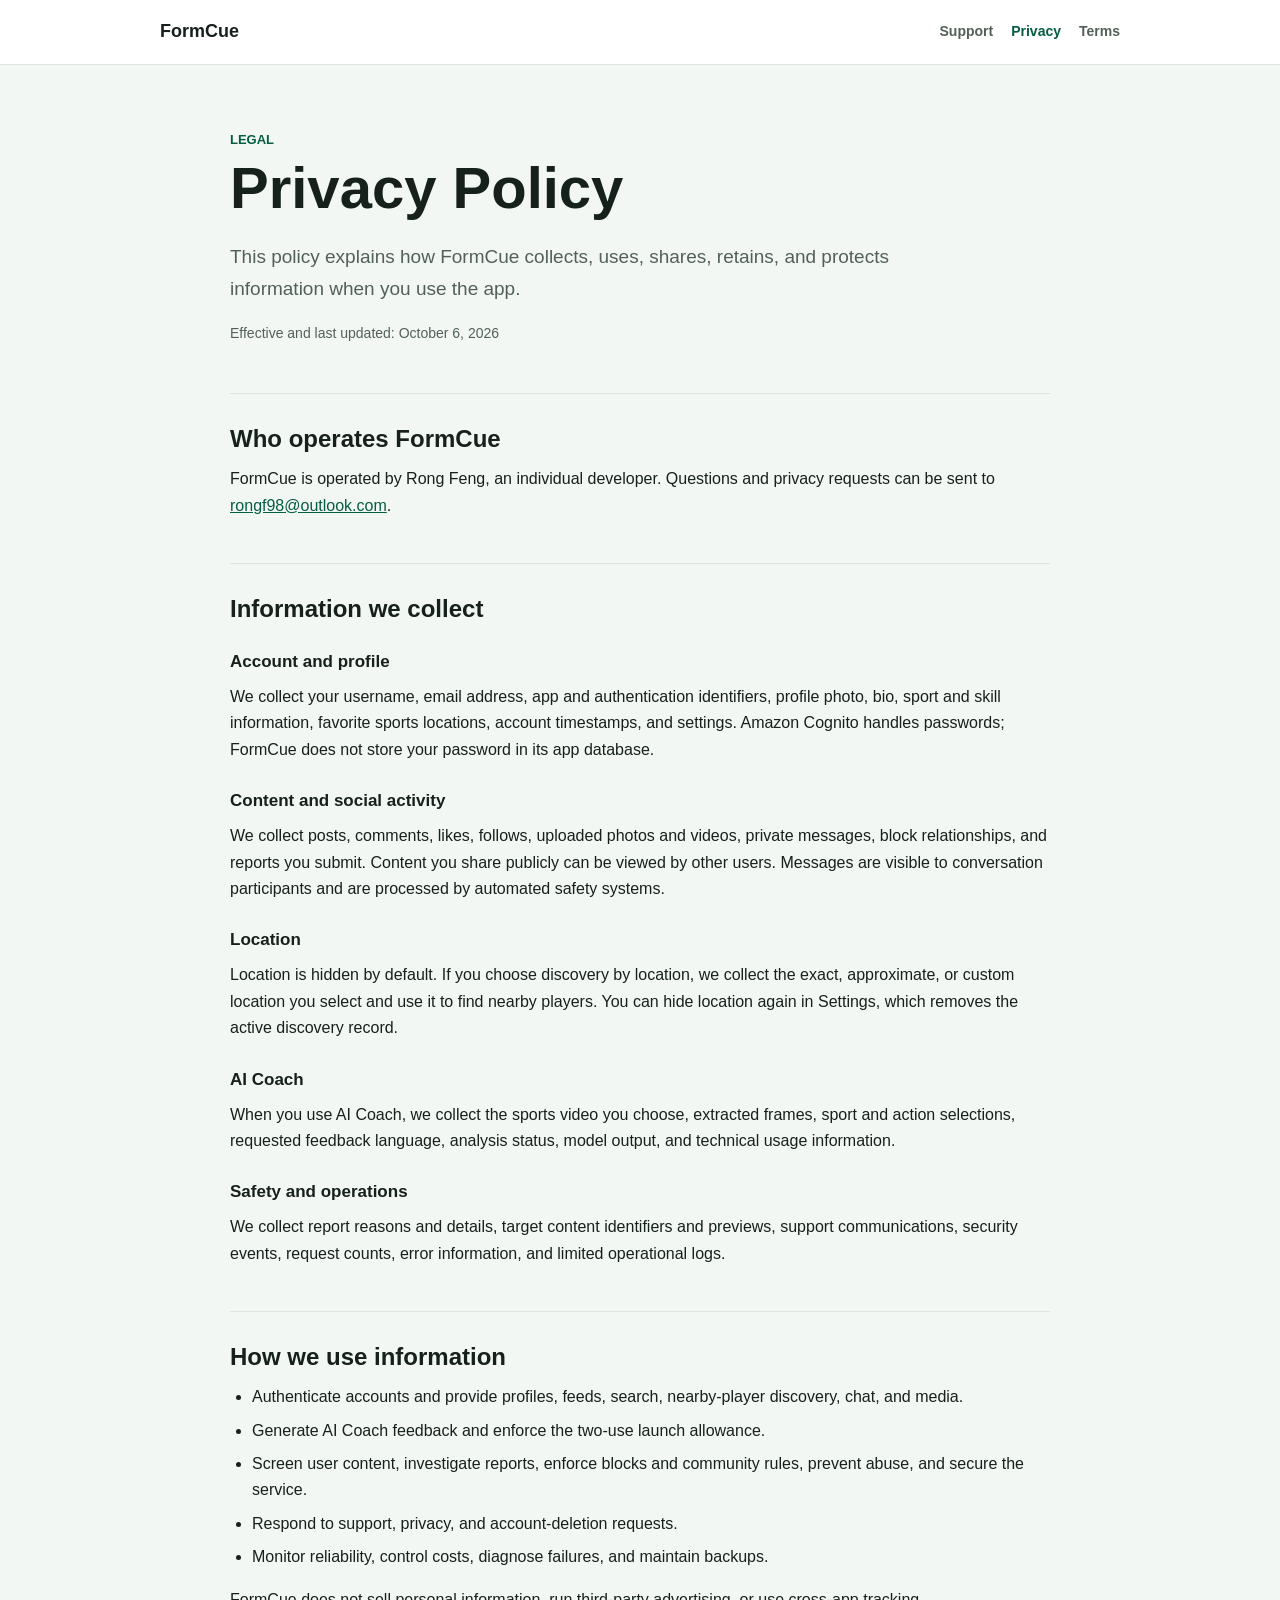
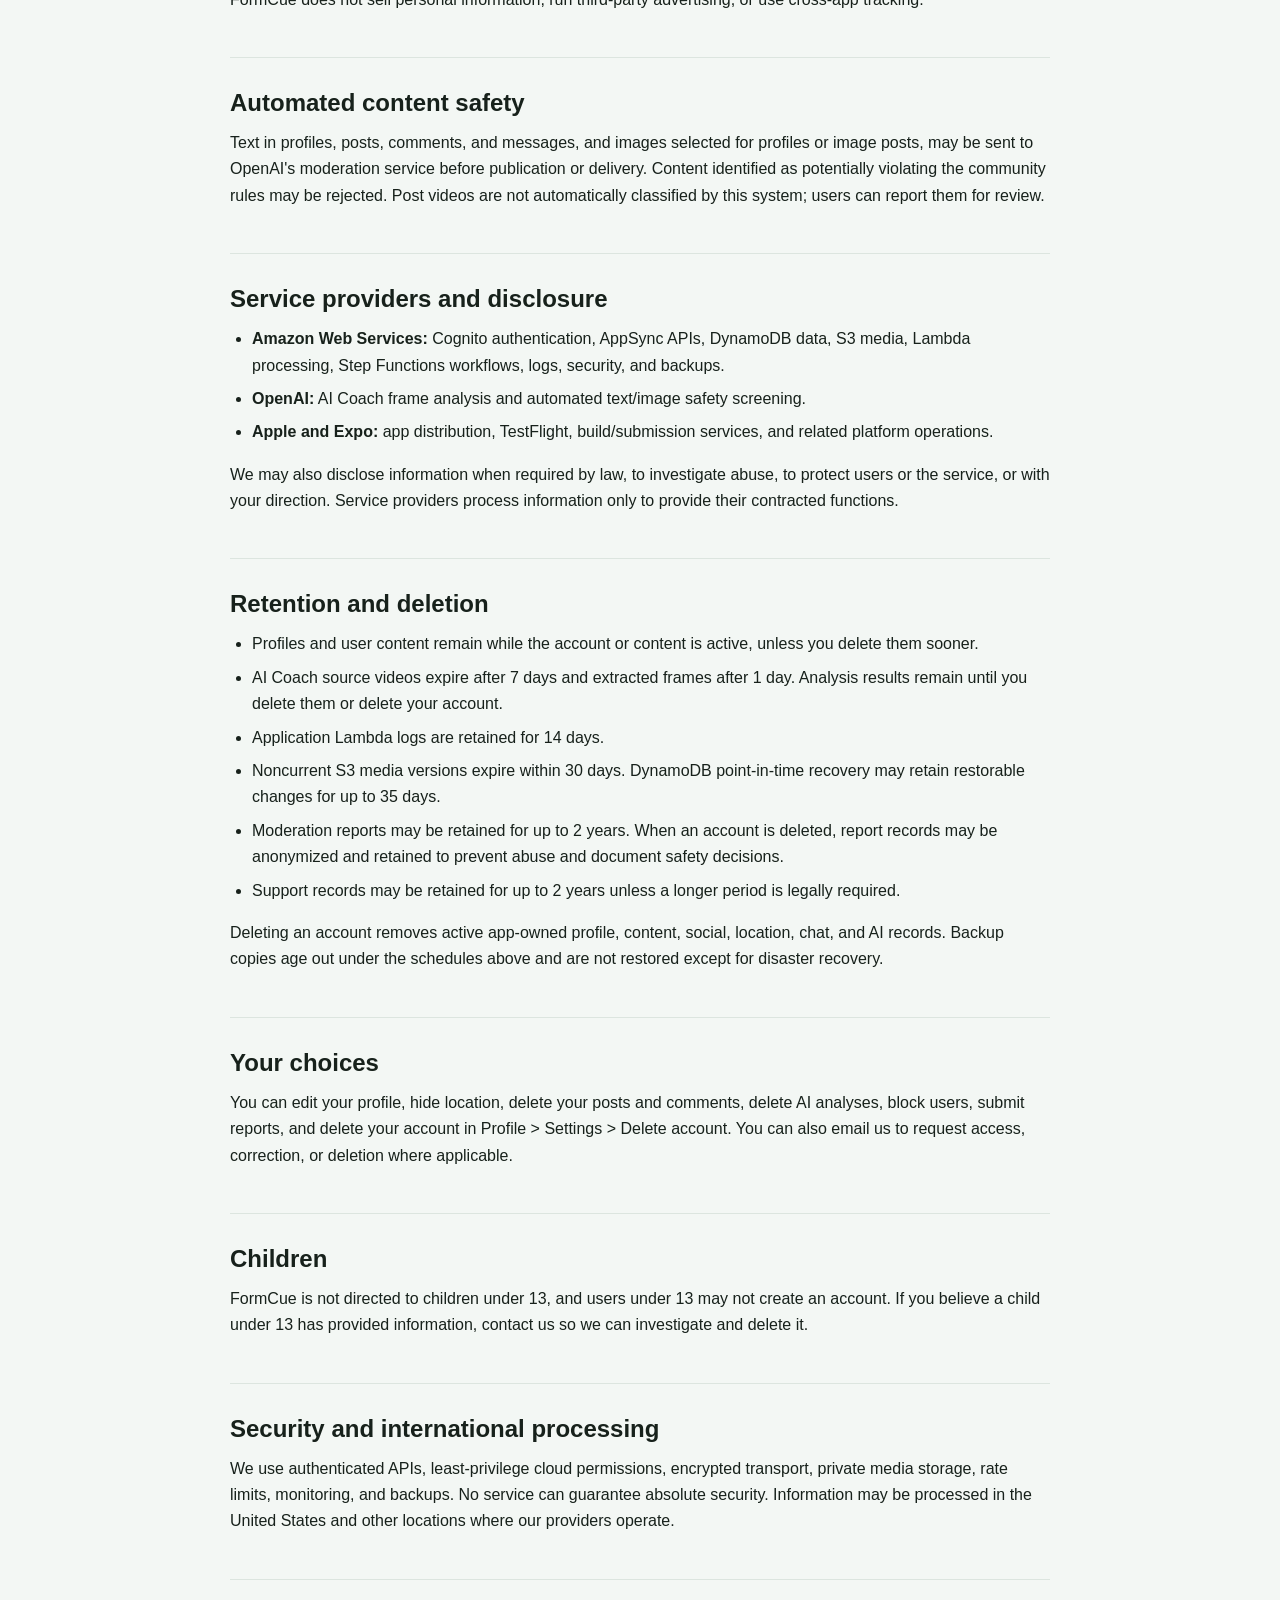
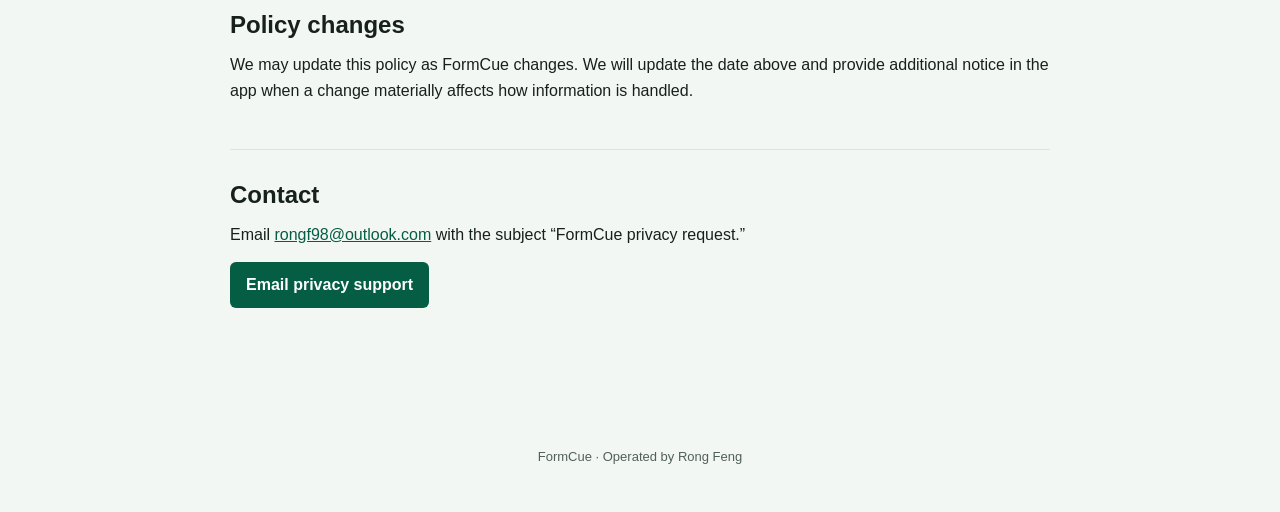
==== legal-site/privacy/index.html @ 5140407c "publish FormCue legal and support pages" ====
<!doctype html>
<html lang="en">
<head>
  <meta charset="utf-8">
  <meta name="viewport" content="width=device-width, initial-scale=1">
  <meta name="description" content="FormCue privacy policy">
  <title>Privacy Policy | FormCue</title>
  <link rel="stylesheet" href="../assets/site.css">
</head>
<body>
  <header class="site-header"><nav class="nav" aria-label="Legal navigation">
    <a class="brand" href="../support/">FormCue</a>
    <div class="nav-links"><a href="../support/">Support</a><a aria-current="page" href="./">Privacy</a><a href="../terms/">Terms</a></div>
  </nav></header>
  <main>
    <p class="eyebrow">Legal</p>
    <h1>Privacy Policy</h1>
    <p class="lede">This policy explains how FormCue collects, uses, shares, retains, and protects information when you use the app.</p>
    <p class="meta">Effective and last updated: October 6, 2026</p>

    <section><h2>Who operates FormCue</h2>
      <p>FormCue is operated by Rong Feng, an individual developer. Questions and privacy requests can be sent to <a href="mailto:rongf98@outlook.com">rongf98@outlook.com</a>.</p>
    </section>
    <section><h2>Information we collect</h2>
      <h3>Account and profile</h3><p>We collect your username, email address, app and authentication identifiers, profile photo, bio, sport and skill information, favorite sports locations, account timestamps, and settings. Amazon Cognito handles passwords; FormCue does not store your password in its app database.</p>
      <h3>Content and social activity</h3><p>We collect posts, comments, likes, follows, uploaded photos and videos, private messages, block relationships, and reports you submit. Content you share publicly can be viewed by other users. Messages are visible to conversation participants and are processed by automated safety systems.</p>
      <h3>Location</h3><p>Location is hidden by default. If you choose discovery by location, we collect the exact, approximate, or custom location you select and use it to find nearby players. You can hide location again in Settings, which removes the active discovery record.</p>
      <h3>AI Coach</h3><p>When you use AI Coach, we collect the sports video you choose, extracted frames, sport and action selections, requested feedback language, analysis status, model output, and technical usage information.</p>
      <h3>Safety and operations</h3><p>We collect report reasons and details, target content identifiers and previews, support communications, security events, request counts, error information, and limited operational logs.</p>
    </section>
    <section><h2>How we use information</h2><ul>
      <li>Authenticate accounts and provide profiles, feeds, search, nearby-player discovery, chat, and media.</li>
      <li>Generate AI Coach feedback and enforce the two-use launch allowance.</li>
      <li>Screen user content, investigate reports, enforce blocks and community rules, prevent abuse, and secure the service.</li>
      <li>Respond to support, privacy, and account-deletion requests.</li>
      <li>Monitor reliability, control costs, diagnose failures, and maintain backups.</li>
    </ul><p>FormCue does not sell personal information, run third-party advertising, or use cross-app tracking.</p></section>
    <section><h2>Automated content safety</h2><p>Text in profiles, posts, comments, and messages, and images selected for profiles or image posts, may be sent to OpenAI's moderation service before publication or delivery. Content identified as potentially violating the community rules may be rejected. Post videos are not automatically classified by this system; users can report them for review.</p></section>
    <section><h2>Service providers and disclosure</h2><ul>
      <li><strong>Amazon Web Services:</strong> Cognito authentication, AppSync APIs, DynamoDB data, S3 media, Lambda processing, Step Functions workflows, logs, security, and backups.</li>
      <li><strong>OpenAI:</strong> AI Coach frame analysis and automated text/image safety screening.</li>
      <li><strong>Apple and Expo:</strong> app distribution, TestFlight, build/submission services, and related platform operations.</li>
    </ul><p>We may also disclose information when required by law, to investigate abuse, to protect users or the service, or with your direction. Service providers process information only to provide their contracted functions.</p></section>
    <section><h2>Retention and deletion</h2><ul>
      <li>Profiles and user content remain while the account or content is active, unless you delete them sooner.</li>
      <li>AI Coach source videos expire after 7 days and extracted frames after 1 day. Analysis results remain until you delete them or delete your account.</li>
      <li>Application Lambda logs are retained for 14 days.</li>
      <li>Noncurrent S3 media versions expire within 30 days. DynamoDB point-in-time recovery may retain restorable changes for up to 35 days.</li>
      <li>Moderation reports may be retained for up to 2 years. When an account is deleted, report records may be anonymized and retained to prevent abuse and document safety decisions.</li>
      <li>Support records may be retained for up to 2 years unless a longer period is legally required.</li>
    </ul><p>Deleting an account removes active app-owned profile, content, social, location, chat, and AI records. Backup copies age out under the schedules above and are not restored except for disaster recovery.</p></section>
    <section><h2>Your choices</h2><p>You can edit your profile, hide location, delete your posts and comments, delete AI analyses, block users, submit reports, and delete your account in Profile &gt; Settings &gt; Delete account. You can also email us to request access, correction, or deletion where applicable.</p></section>
    <section><h2>Children</h2><p>FormCue is not directed to children under 13, and users under 13 may not create an account. If you believe a child under 13 has provided information, contact us so we can investigate and delete it.</p></section>
    <section><h2>Security and international processing</h2><p>We use authenticated APIs, least-privilege cloud permissions, encrypted transport, private media storage, rate limits, monitoring, and backups. No service can guarantee absolute security. Information may be processed in the United States and other locations where our providers operate.</p></section>
    <section><h2>Policy changes</h2><p>We may update this policy as FormCue changes. We will update the date above and provide additional notice in the app when a change materially affects how information is handled.</p></section>
    <section><h2>Contact</h2><p>Email <a href="mailto:rongf98@outlook.com?subject=FormCue%20privacy%20request">rongf98@outlook.com</a> with the subject “FormCue privacy request.”</p><a class="contact" href="mailto:rongf98@outlook.com?subject=FormCue%20privacy%20request">Email privacy support</a></section>
  </main>
  <footer>FormCue · Operated by Rong Feng</footer>
</body>
</html>
---- legal-site/assets/site.css ----
:root {
  color-scheme: light;
  --ink: #17211b;
  --muted: #526158;
  --line: #dce5df;
  --paper: #ffffff;
  --wash: #f3f7f4;
  --accent: #087f5b;
  --accent-dark: #055d43;
  --signal: #d97706;
}

* { box-sizing: border-box; }
html { background: var(--wash); }
body {
  margin: 0;
  color: var(--ink);
  background: var(--wash);
  font-family: -apple-system, BlinkMacSystemFont, "Segoe UI", sans-serif;
  font-size: 16px;
  line-height: 1.65;
}
a { color: var(--accent-dark); }
.site-header {
  position: sticky;
  top: 0;
  z-index: 5;
  border-bottom: 1px solid var(--line);
  background: rgba(255, 255, 255, 0.96);
}
.nav {
  width: min(960px, calc(100% - 32px));
  min-height: 64px;
  margin: 0 auto;
  display: flex;
  align-items: center;
  justify-content: space-between;
  gap: 20px;
}
.brand { color: var(--ink); font-size: 18px; font-weight: 750; text-decoration: none; }
.nav-links { display: flex; flex-wrap: wrap; gap: 18px; }
.nav-links a { color: var(--muted); font-size: 14px; font-weight: 650; text-decoration: none; }
.nav-links a[aria-current="page"] { color: var(--accent-dark); }
main {
  width: min(820px, calc(100% - 32px));
  margin: 0 auto;
  padding: 64px 0 80px;
}
.eyebrow { margin: 0 0 8px; color: var(--accent-dark); font-size: 13px; font-weight: 750; text-transform: uppercase; }
h1 { max-width: 720px; margin: 0; font-size: clamp(34px, 6vw, 58px); line-height: 1.05; letter-spacing: 0; }
.lede { max-width: 680px; margin: 22px 0 0; color: var(--muted); font-size: 19px; }
.meta { margin: 18px 0 0; color: var(--muted); font-size: 14px; }
.notice {
  margin: 34px 0;
  padding: 18px 20px;
  border-left: 4px solid var(--signal);
  background: #fffaf0;
}
section { padding: 30px 0; border-top: 1px solid var(--line); }
section:first-of-type { margin-top: 48px; }
h2 { margin: 0 0 12px; font-size: 24px; line-height: 1.25; }
h3 { margin: 24px 0 8px; font-size: 17px; }
p { margin: 0 0 14px; }
ul { margin: 10px 0 16px; padding-left: 22px; }
li + li { margin-top: 7px; }
.contact {
  display: inline-flex;
  min-height: 44px;
  align-items: center;
  padding: 10px 16px;
  border-radius: 6px;
  color: #fff;
  background: var(--accent-dark);
  font-weight: 700;
  text-decoration: none;
}
.faq h2 { margin-bottom: 20px; }
.faq article { padding: 20px 0; border-top: 1px solid var(--line); }
.faq h3 { margin: 0 0 8px; }
footer { padding: 28px 16px 44px; color: var(--muted); text-align: center; font-size: 13px; }
@media (max-width: 580px) {
  .nav { align-items: flex-start; flex-direction: column; padding: 14px 0; }
  .nav-links { gap: 14px; }
  main { padding-top: 44px; }
}
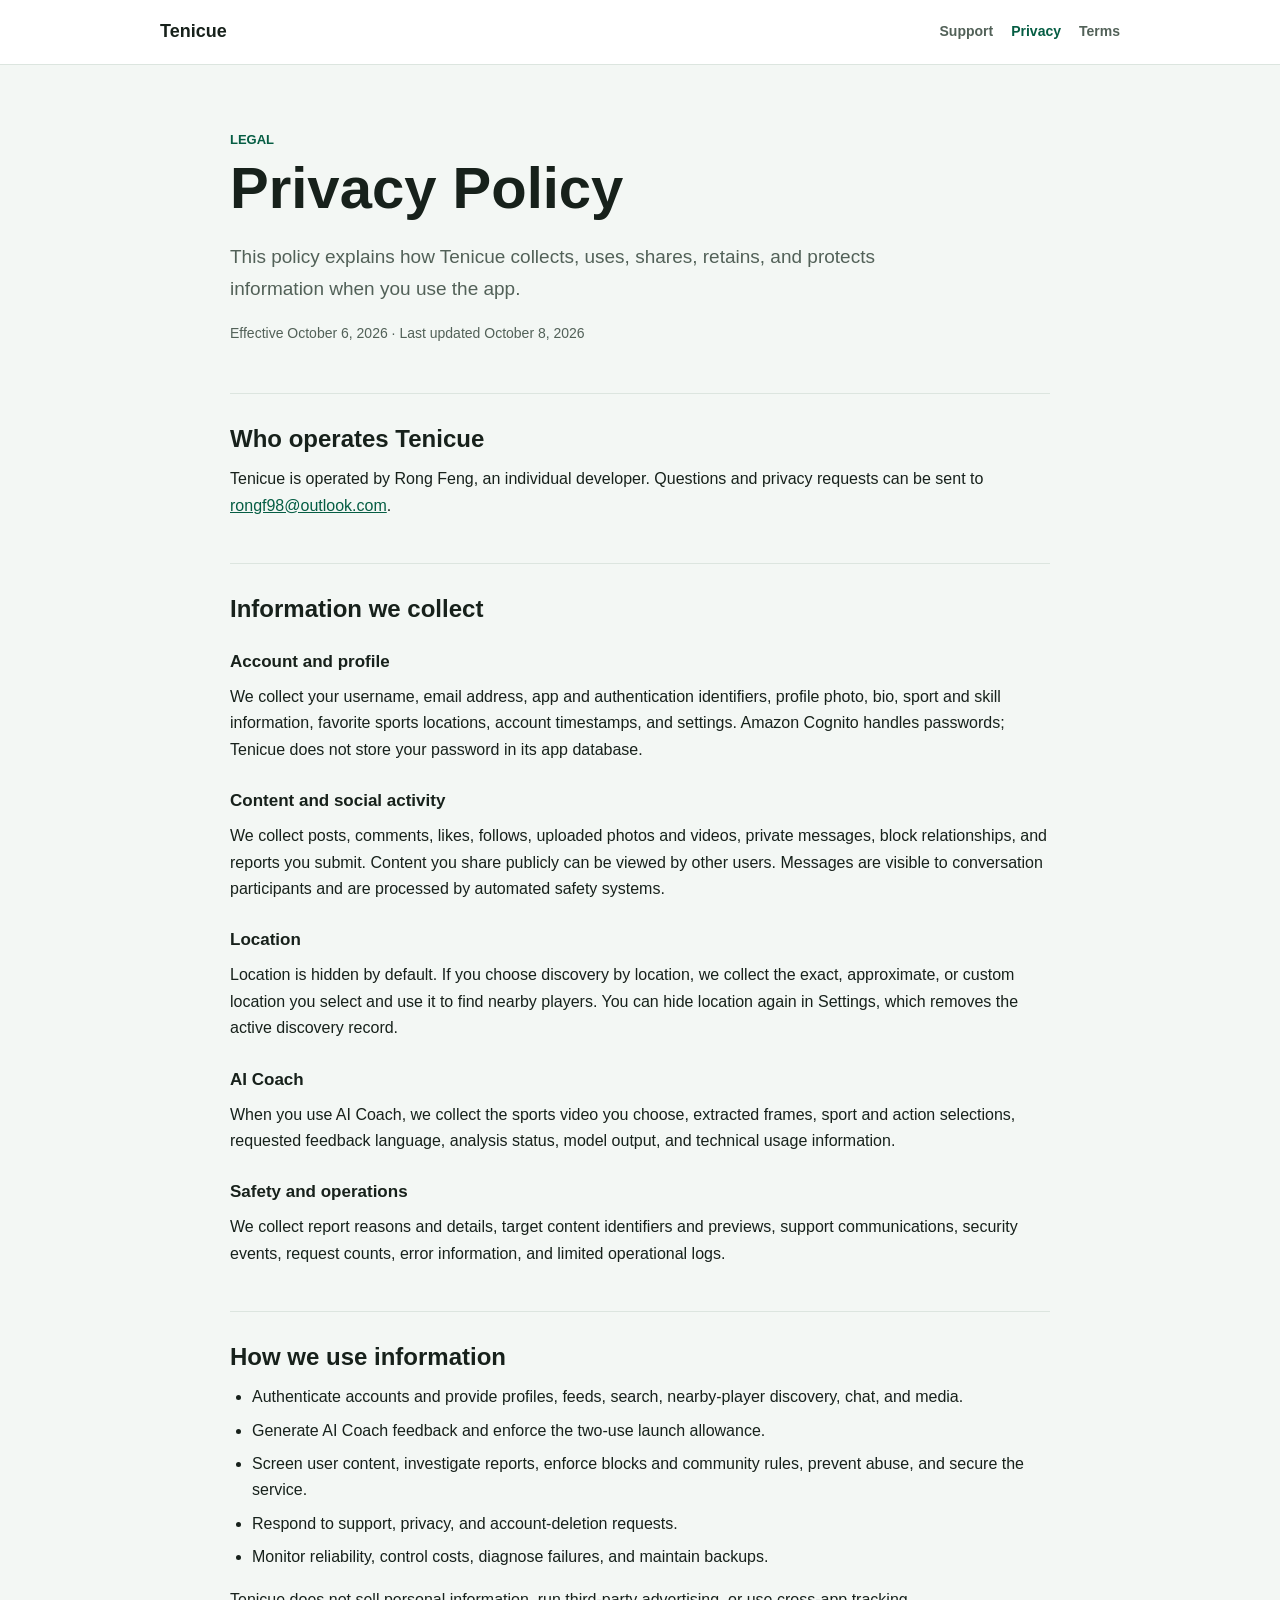
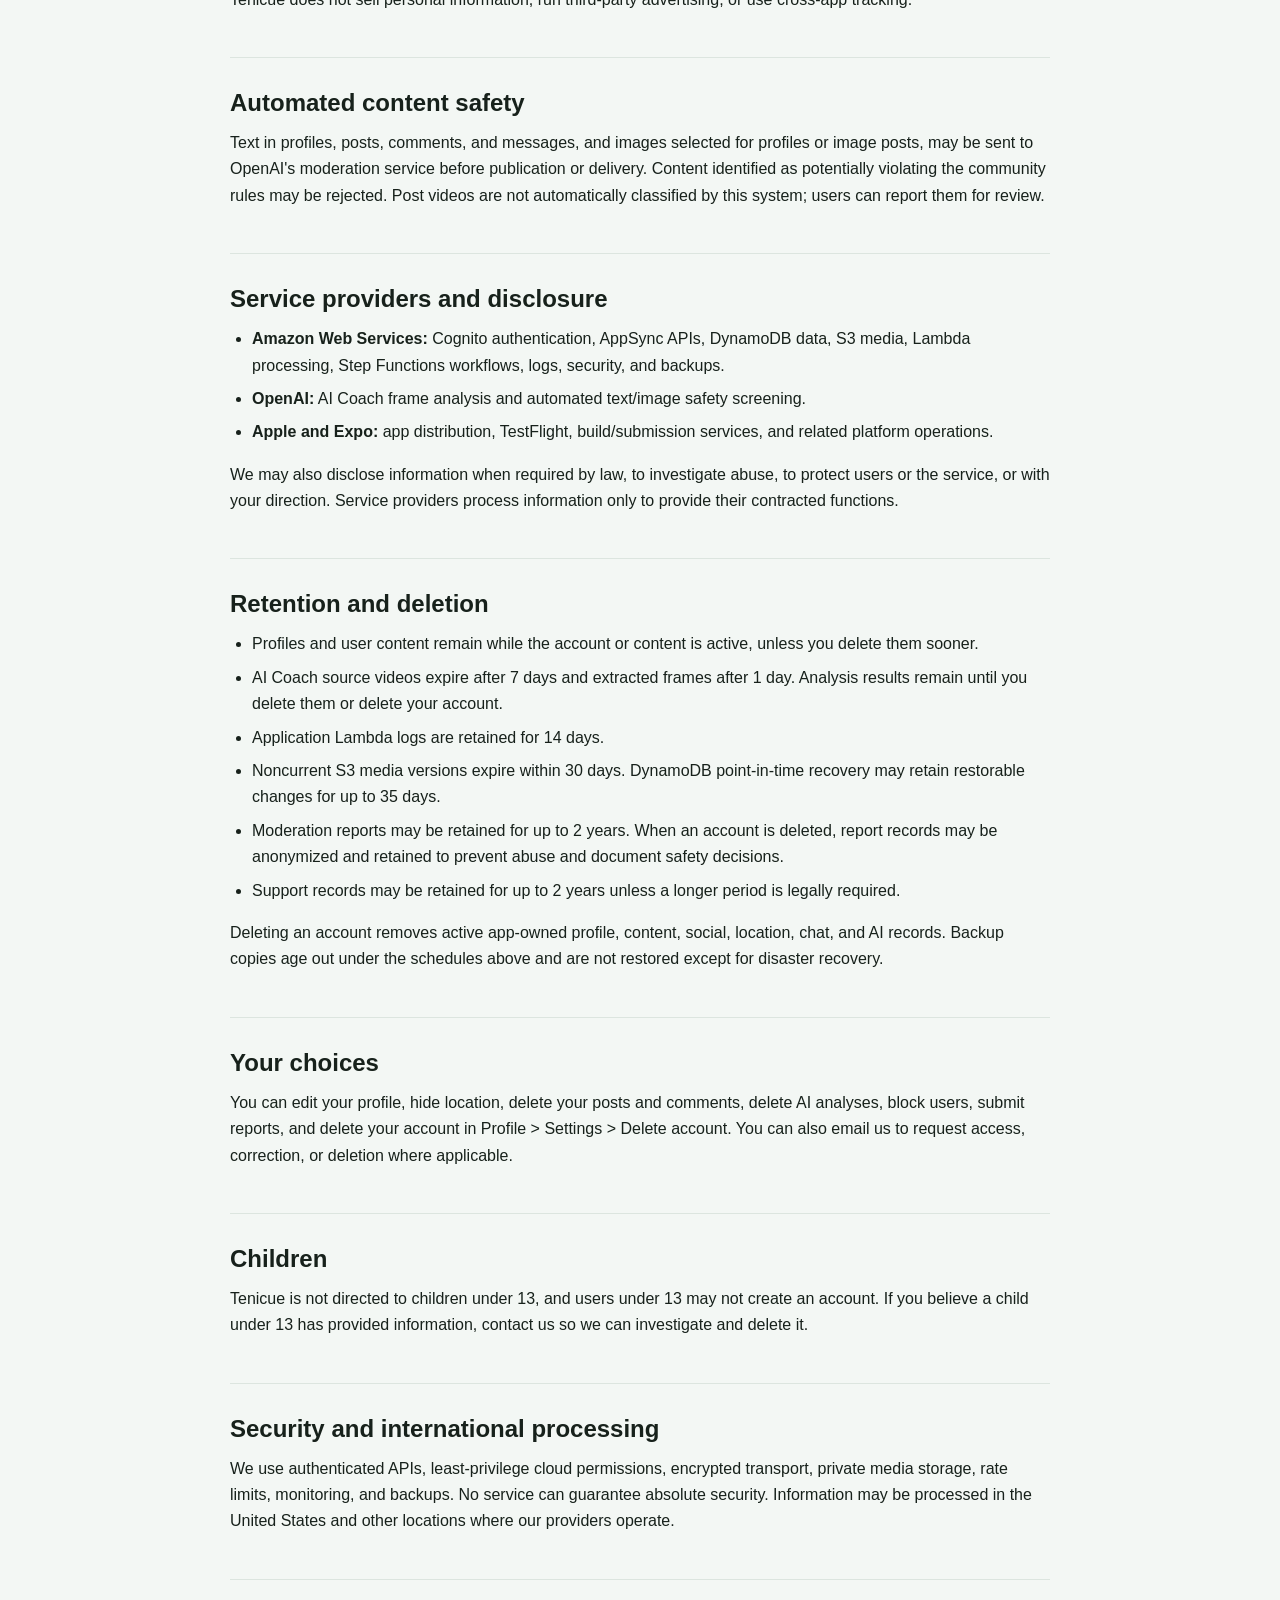
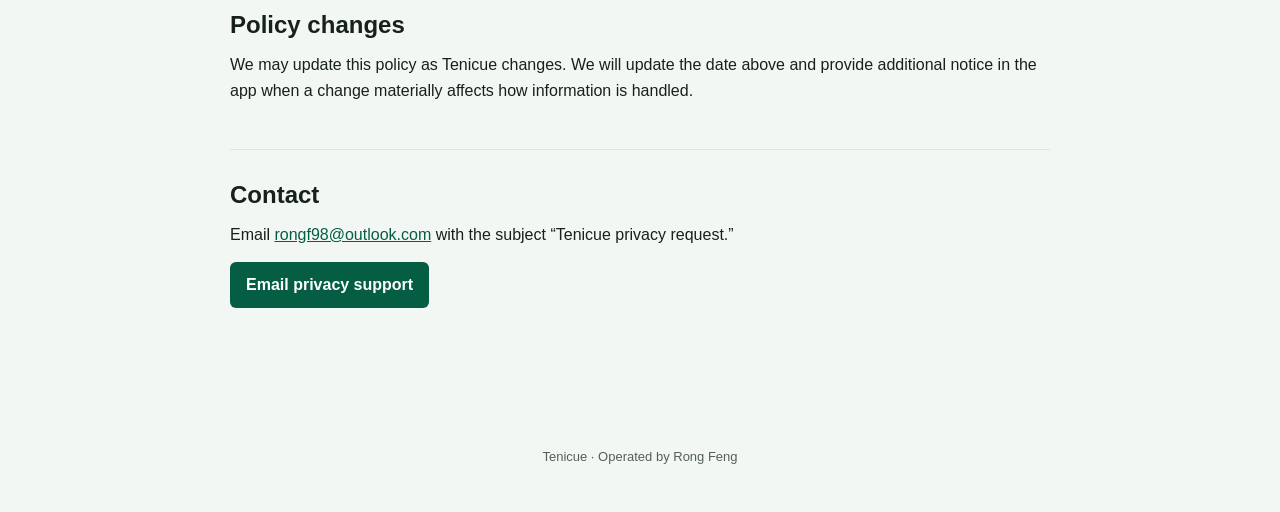
==== commit 7f3bd394: "rename legal pages to Tenicue" ====
--- a/legal-site/privacy/index.html
+++ b/legal-site/privacy/index.html
@@ -3,26 +3,26 @@
 <head>
   <meta charset="utf-8">
   <meta name="viewport" content="width=device-width, initial-scale=1">
-  <meta name="description" content="FormCue privacy policy">
-  <title>Privacy Policy | FormCue</title>
+  <meta name="description" content="Tenicue privacy policy">
+  <title>Privacy Policy | Tenicue</title>
   <link rel="stylesheet" href="../assets/site.css">
 </head>
 <body>
   <header class="site-header"><nav class="nav" aria-label="Legal navigation">
-    <a class="brand" href="../support/">FormCue</a>
+    <a class="brand" href="../support/">Tenicue</a>
     <div class="nav-links"><a href="../support/">Support</a><a aria-current="page" href="./">Privacy</a><a href="../terms/">Terms</a></div>
   </nav></header>
   <main>
     <p class="eyebrow">Legal</p>
     <h1>Privacy Policy</h1>
-    <p class="lede">This policy explains how FormCue collects, uses, shares, retains, and protects information when you use the app.</p>
-    <p class="meta">Effective and last updated: October 6, 2026</p>
+    <p class="lede">This policy explains how Tenicue collects, uses, shares, retains, and protects information when you use the app.</p>
+    <p class="meta">Effective October 6, 2026 · Last updated October 8, 2026</p>
 
-    <section><h2>Who operates FormCue</h2>
-      <p>FormCue is operated by Rong Feng, an individual developer. Questions and privacy requests can be sent to <a href="mailto:rongf98@outlook.com">rongf98@outlook.com</a>.</p>
+    <section><h2>Who operates Tenicue</h2>
+      <p>Tenicue is operated by Rong Feng, an individual developer. Questions and privacy requests can be sent to <a href="mailto:rongf98@outlook.com">rongf98@outlook.com</a>.</p>
     </section>
     <section><h2>Information we collect</h2>
-      <h3>Account and profile</h3><p>We collect your username, email address, app and authentication identifiers, profile photo, bio, sport and skill information, favorite sports locations, account timestamps, and settings. Amazon Cognito handles passwords; FormCue does not store your password in its app database.</p>
+      <h3>Account and profile</h3><p>We collect your username, email address, app and authentication identifiers, profile photo, bio, sport and skill information, favorite sports locations, account timestamps, and settings. Amazon Cognito handles passwords; Tenicue does not store your password in its app database.</p>
       <h3>Content and social activity</h3><p>We collect posts, comments, likes, follows, uploaded photos and videos, private messages, block relationships, and reports you submit. Content you share publicly can be viewed by other users. Messages are visible to conversation participants and are processed by automated safety systems.</p>
       <h3>Location</h3><p>Location is hidden by default. If you choose discovery by location, we collect the exact, approximate, or custom location you select and use it to find nearby players. You can hide location again in Settings, which removes the active discovery record.</p>
       <h3>AI Coach</h3><p>When you use AI Coach, we collect the sports video you choose, extracted frames, sport and action selections, requested feedback language, analysis status, model output, and technical usage information.</p>
@@ -34,7 +34,7 @@
       <li>Screen user content, investigate reports, enforce blocks and community rules, prevent abuse, and secure the service.</li>
       <li>Respond to support, privacy, and account-deletion requests.</li>
       <li>Monitor reliability, control costs, diagnose failures, and maintain backups.</li>
-    </ul><p>FormCue does not sell personal information, run third-party advertising, or use cross-app tracking.</p></section>
+    </ul><p>Tenicue does not sell personal information, run third-party advertising, or use cross-app tracking.</p></section>
     <section><h2>Automated content safety</h2><p>Text in profiles, posts, comments, and messages, and images selected for profiles or image posts, may be sent to OpenAI's moderation service before publication or delivery. Content identified as potentially violating the community rules may be rejected. Post videos are not automatically classified by this system; users can report them for review.</p></section>
     <section><h2>Service providers and disclosure</h2><ul>
       <li><strong>Amazon Web Services:</strong> Cognito authentication, AppSync APIs, DynamoDB data, S3 media, Lambda processing, Step Functions workflows, logs, security, and backups.</li>
@@ -50,11 +50,11 @@
       <li>Support records may be retained for up to 2 years unless a longer period is legally required.</li>
     </ul><p>Deleting an account removes active app-owned profile, content, social, location, chat, and AI records. Backup copies age out under the schedules above and are not restored except for disaster recovery.</p></section>
     <section><h2>Your choices</h2><p>You can edit your profile, hide location, delete your posts and comments, delete AI analyses, block users, submit reports, and delete your account in Profile &gt; Settings &gt; Delete account. You can also email us to request access, correction, or deletion where applicable.</p></section>
-    <section><h2>Children</h2><p>FormCue is not directed to children under 13, and users under 13 may not create an account. If you believe a child under 13 has provided information, contact us so we can investigate and delete it.</p></section>
+    <section><h2>Children</h2><p>Tenicue is not directed to children under 13, and users under 13 may not create an account. If you believe a child under 13 has provided information, contact us so we can investigate and delete it.</p></section>
     <section><h2>Security and international processing</h2><p>We use authenticated APIs, least-privilege cloud permissions, encrypted transport, private media storage, rate limits, monitoring, and backups. No service can guarantee absolute security. Information may be processed in the United States and other locations where our providers operate.</p></section>
-    <section><h2>Policy changes</h2><p>We may update this policy as FormCue changes. We will update the date above and provide additional notice in the app when a change materially affects how information is handled.</p></section>
-    <section><h2>Contact</h2><p>Email <a href="mailto:rongf98@outlook.com?subject=FormCue%20privacy%20request">rongf98@outlook.com</a> with the subject “FormCue privacy request.”</p><a class="contact" href="mailto:rongf98@outlook.com?subject=FormCue%20privacy%20request">Email privacy support</a></section>
+    <section><h2>Policy changes</h2><p>We may update this policy as Tenicue changes. We will update the date above and provide additional notice in the app when a change materially affects how information is handled.</p></section>
+    <section><h2>Contact</h2><p>Email <a href="mailto:rongf98@outlook.com?subject=Tenicue%20privacy%20request">rongf98@outlook.com</a> with the subject “Tenicue privacy request.”</p><a class="contact" href="mailto:rongf98@outlook.com?subject=Tenicue%20privacy%20request">Email privacy support</a></section>
   </main>
-  <footer>FormCue · Operated by Rong Feng</footer>
+  <footer>Tenicue · Operated by Rong Feng</footer>
 </body>
 </html>
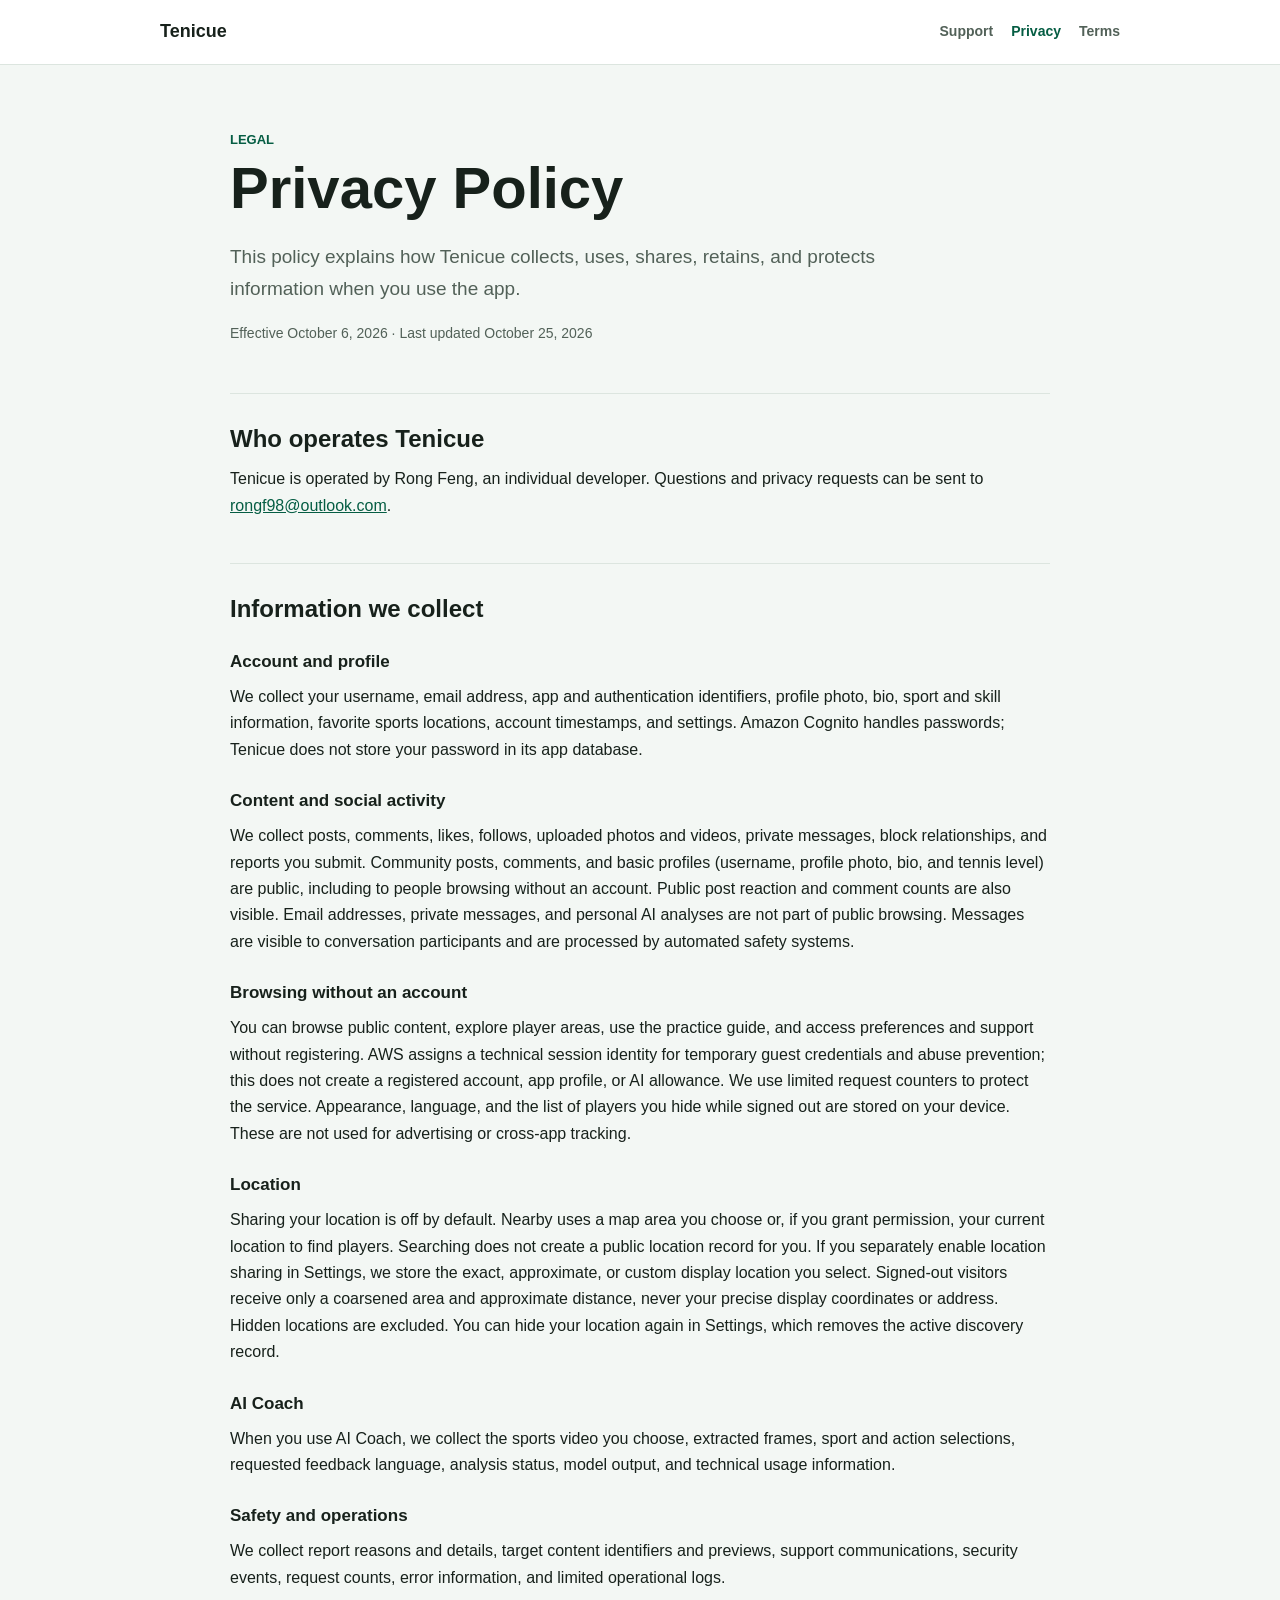
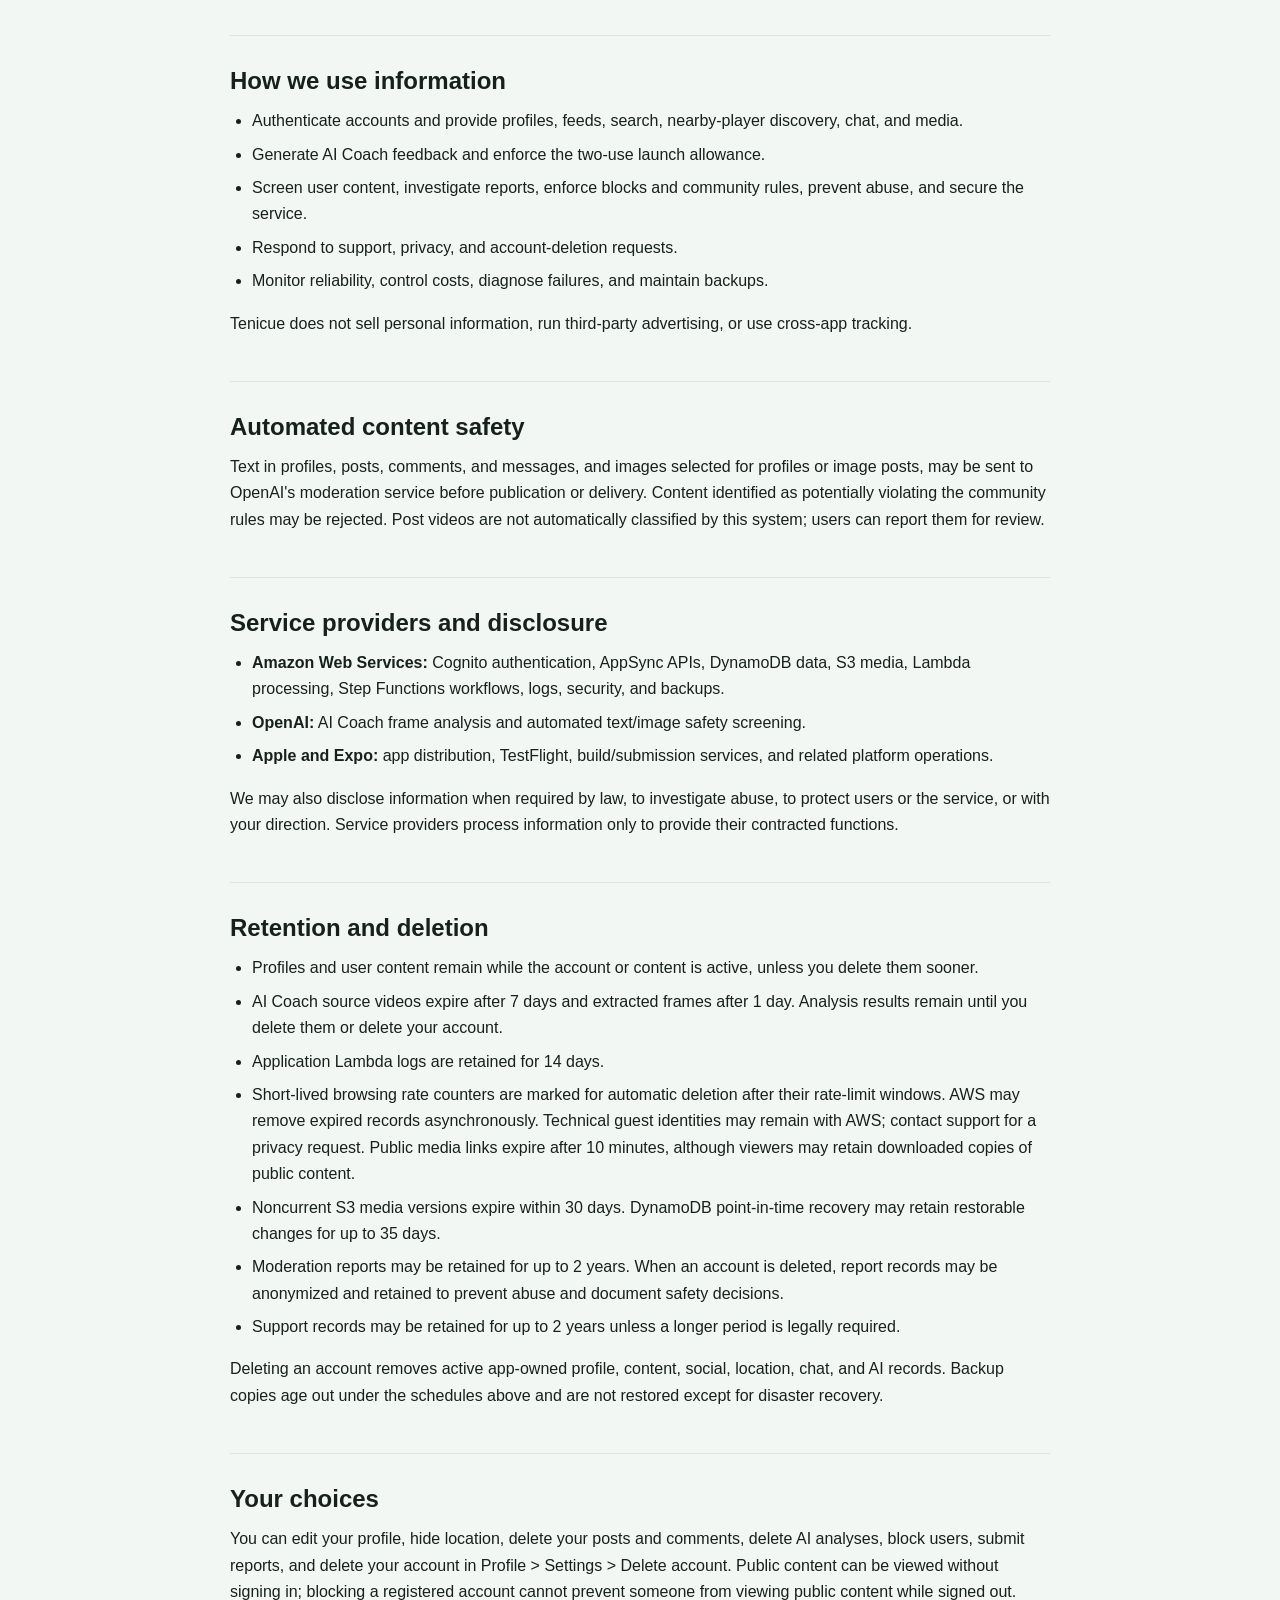
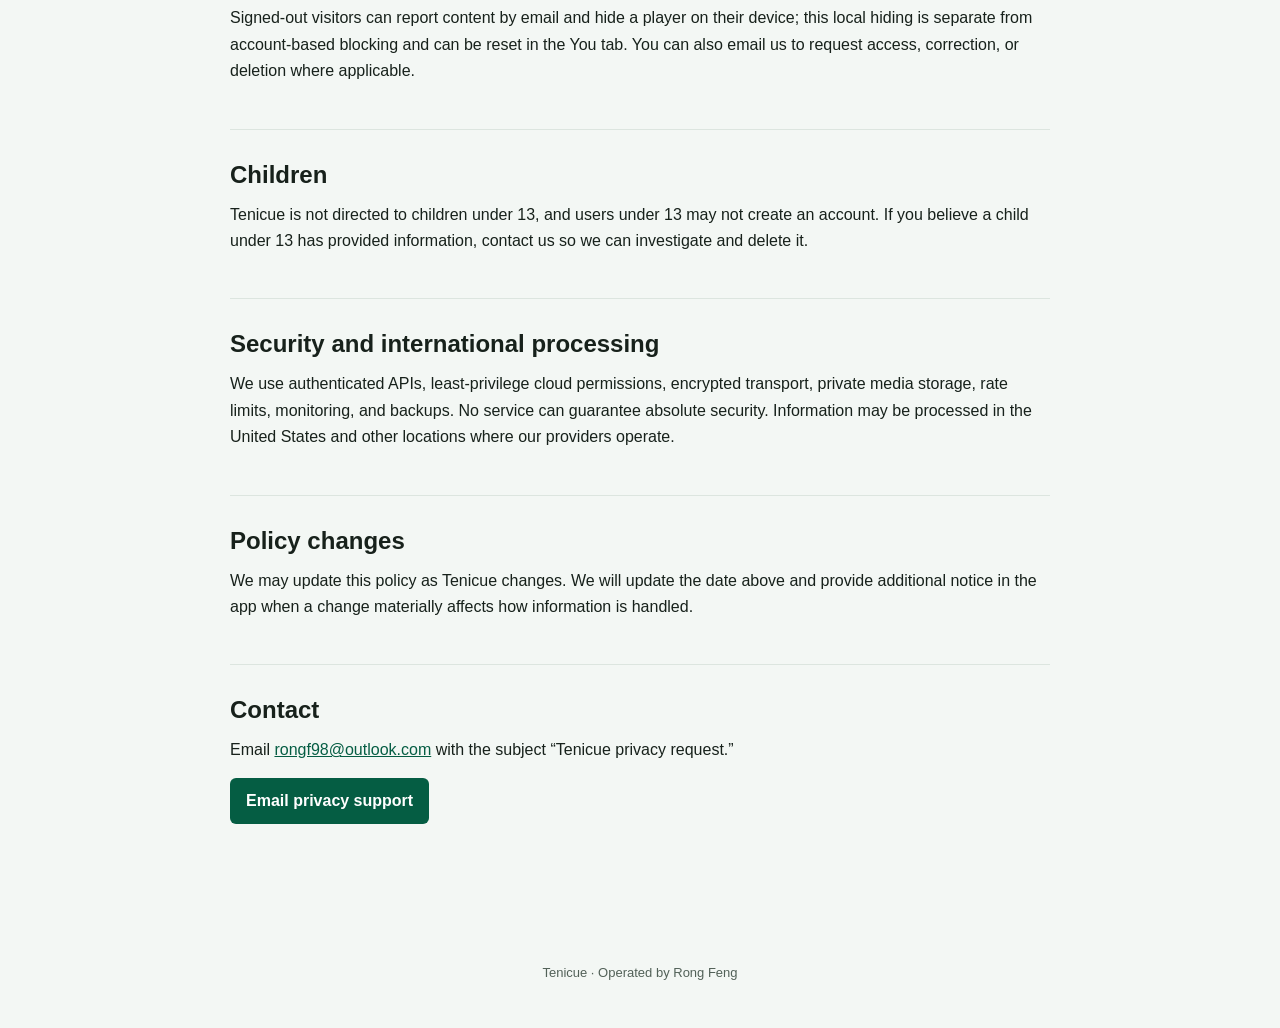
==== commit 78f7c40a: "Disclose public guest browsing and privacy controls" ====
--- a/legal-site/privacy/index.html
+++ b/legal-site/privacy/index.html
@@ -16,15 +16,16 @@
     <p class="eyebrow">Legal</p>
     <h1>Privacy Policy</h1>
     <p class="lede">This policy explains how Tenicue collects, uses, shares, retains, and protects information when you use the app.</p>
-    <p class="meta">Effective October 6, 2026 · Last updated October 8, 2026</p>
+    <p class="meta">Effective October 6, 2026 · Last updated October 25, 2026</p>
 
     <section><h2>Who operates Tenicue</h2>
       <p>Tenicue is operated by Rong Feng, an individual developer. Questions and privacy requests can be sent to <a href="mailto:rongf98@outlook.com">rongf98@outlook.com</a>.</p>
     </section>
     <section><h2>Information we collect</h2>
       <h3>Account and profile</h3><p>We collect your username, email address, app and authentication identifiers, profile photo, bio, sport and skill information, favorite sports locations, account timestamps, and settings. Amazon Cognito handles passwords; Tenicue does not store your password in its app database.</p>
-      <h3>Content and social activity</h3><p>We collect posts, comments, likes, follows, uploaded photos and videos, private messages, block relationships, and reports you submit. Content you share publicly can be viewed by other users. Messages are visible to conversation participants and are processed by automated safety systems.</p>
-      <h3>Location</h3><p>Location is hidden by default. If you choose discovery by location, we collect the exact, approximate, or custom location you select and use it to find nearby players. You can hide location again in Settings, which removes the active discovery record.</p>
+      <h3>Content and social activity</h3><p>We collect posts, comments, likes, follows, uploaded photos and videos, private messages, block relationships, and reports you submit. Community posts, comments, and basic profiles (username, profile photo, bio, and tennis level) are public, including to people browsing without an account. Public post reaction and comment counts are also visible. Email addresses, private messages, and personal AI analyses are not part of public browsing. Messages are visible to conversation participants and are processed by automated safety systems.</p>
+      <h3>Browsing without an account</h3><p>You can browse public content, explore player areas, use the practice guide, and access preferences and support without registering. AWS assigns a technical session identity for temporary guest credentials and abuse prevention; this does not create a registered account, app profile, or AI allowance. We use limited request counters to protect the service. Appearance, language, and the list of players you hide while signed out are stored on your device. These are not used for advertising or cross-app tracking.</p>
+      <h3>Location</h3><p>Sharing your location is off by default. Nearby uses a map area you choose or, if you grant permission, your current location to find players. Searching does not create a public location record for you. If you separately enable location sharing in Settings, we store the exact, approximate, or custom display location you select. Signed-out visitors receive only a coarsened area and approximate distance, never your precise display coordinates or address. Hidden locations are excluded. You can hide your location again in Settings, which removes the active discovery record.</p>
       <h3>AI Coach</h3><p>When you use AI Coach, we collect the sports video you choose, extracted frames, sport and action selections, requested feedback language, analysis status, model output, and technical usage information.</p>
       <h3>Safety and operations</h3><p>We collect report reasons and details, target content identifiers and previews, support communications, security events, request counts, error information, and limited operational logs.</p>
     </section>
@@ -45,11 +46,12 @@
       <li>Profiles and user content remain while the account or content is active, unless you delete them sooner.</li>
       <li>AI Coach source videos expire after 7 days and extracted frames after 1 day. Analysis results remain until you delete them or delete your account.</li>
       <li>Application Lambda logs are retained for 14 days.</li>
+      <li>Short-lived browsing rate counters are marked for automatic deletion after their rate-limit windows. AWS may remove expired records asynchronously. Technical guest identities may remain with AWS; contact support for a privacy request. Public media links expire after 10 minutes, although viewers may retain downloaded copies of public content.</li>
       <li>Noncurrent S3 media versions expire within 30 days. DynamoDB point-in-time recovery may retain restorable changes for up to 35 days.</li>
       <li>Moderation reports may be retained for up to 2 years. When an account is deleted, report records may be anonymized and retained to prevent abuse and document safety decisions.</li>
       <li>Support records may be retained for up to 2 years unless a longer period is legally required.</li>
     </ul><p>Deleting an account removes active app-owned profile, content, social, location, chat, and AI records. Backup copies age out under the schedules above and are not restored except for disaster recovery.</p></section>
-    <section><h2>Your choices</h2><p>You can edit your profile, hide location, delete your posts and comments, delete AI analyses, block users, submit reports, and delete your account in Profile &gt; Settings &gt; Delete account. You can also email us to request access, correction, or deletion where applicable.</p></section>
+    <section><h2>Your choices</h2><p>You can edit your profile, hide location, delete your posts and comments, delete AI analyses, block users, submit reports, and delete your account in Profile &gt; Settings &gt; Delete account. Public content can be viewed without signing in; blocking a registered account cannot prevent someone from viewing public content while signed out. Signed-out visitors can report content by email and hide a player on their device; this local hiding is separate from account-based blocking and can be reset in the You tab. You can also email us to request access, correction, or deletion where applicable.</p></section>
     <section><h2>Children</h2><p>Tenicue is not directed to children under 13, and users under 13 may not create an account. If you believe a child under 13 has provided information, contact us so we can investigate and delete it.</p></section>
     <section><h2>Security and international processing</h2><p>We use authenticated APIs, least-privilege cloud permissions, encrypted transport, private media storage, rate limits, monitoring, and backups. No service can guarantee absolute security. Information may be processed in the United States and other locations where our providers operate.</p></section>
     <section><h2>Policy changes</h2><p>We may update this policy as Tenicue changes. We will update the date above and provide additional notice in the app when a change materially affects how information is handled.</p></section>
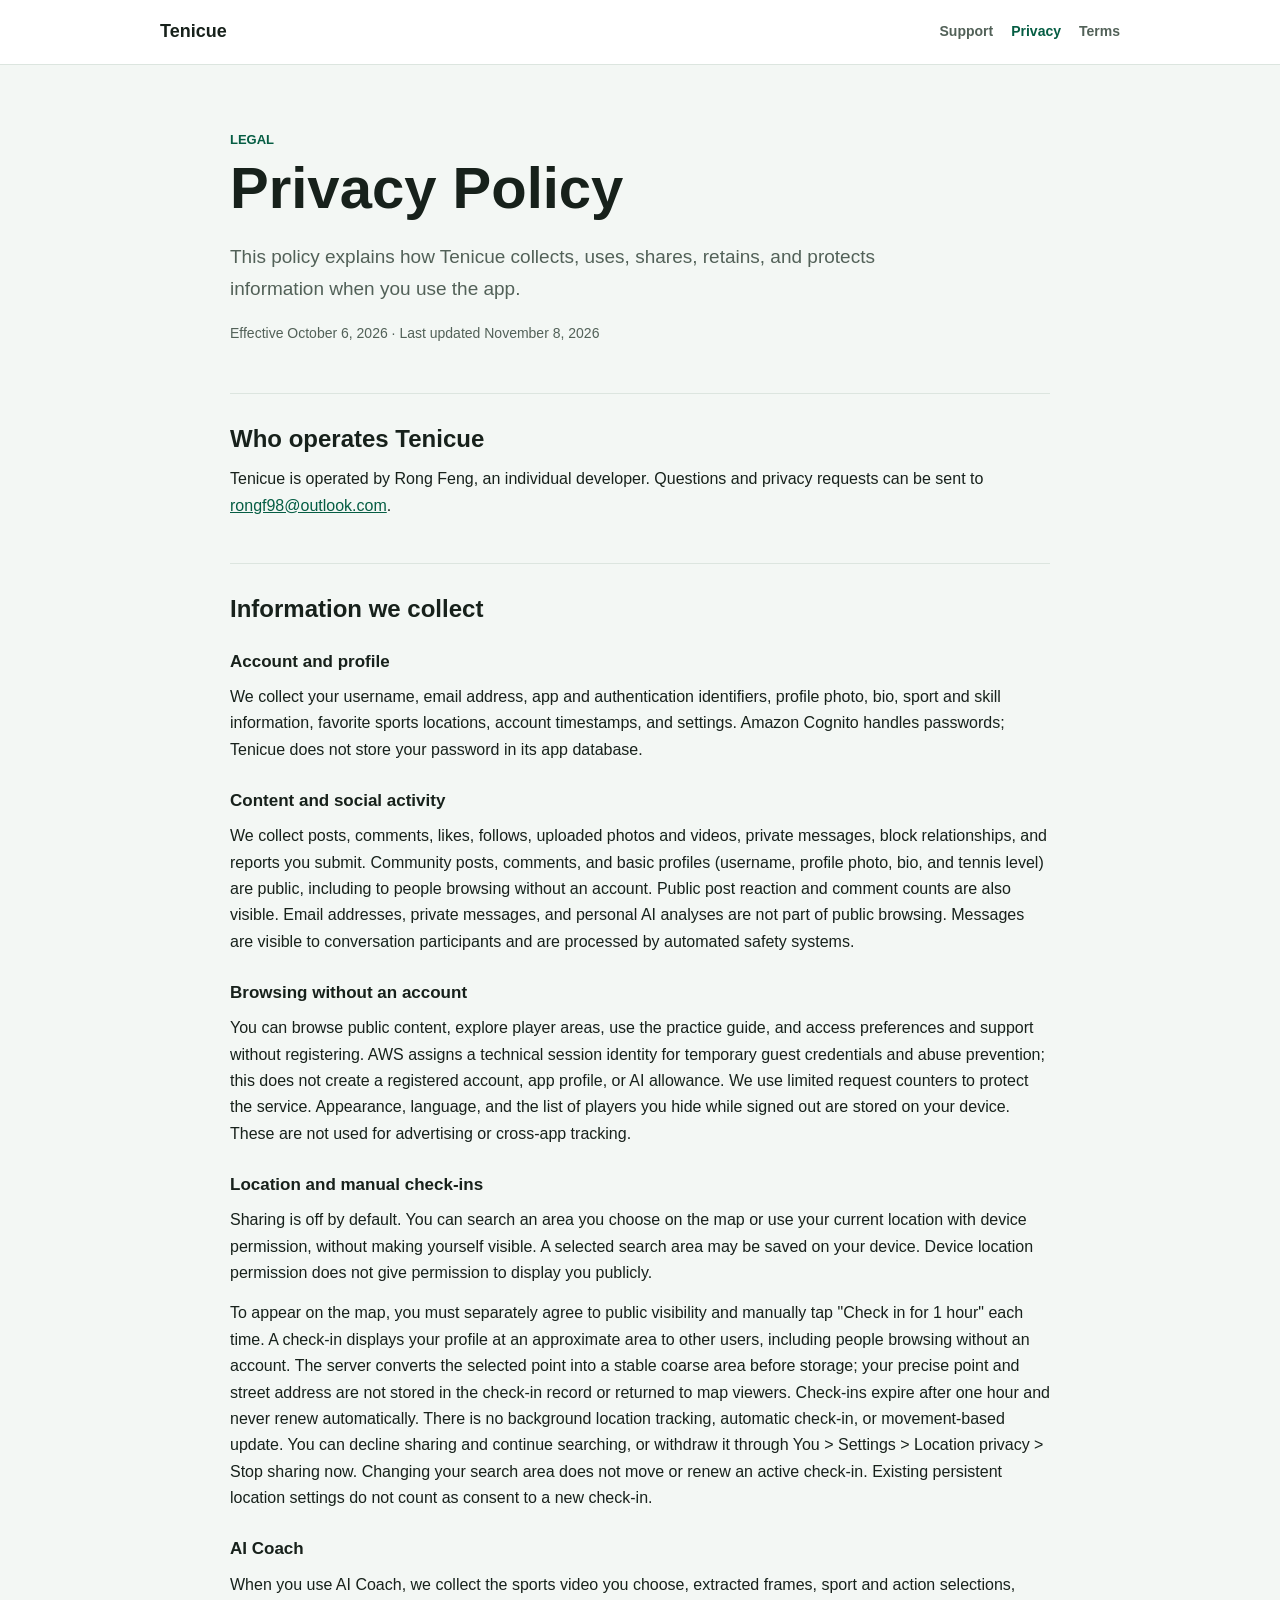
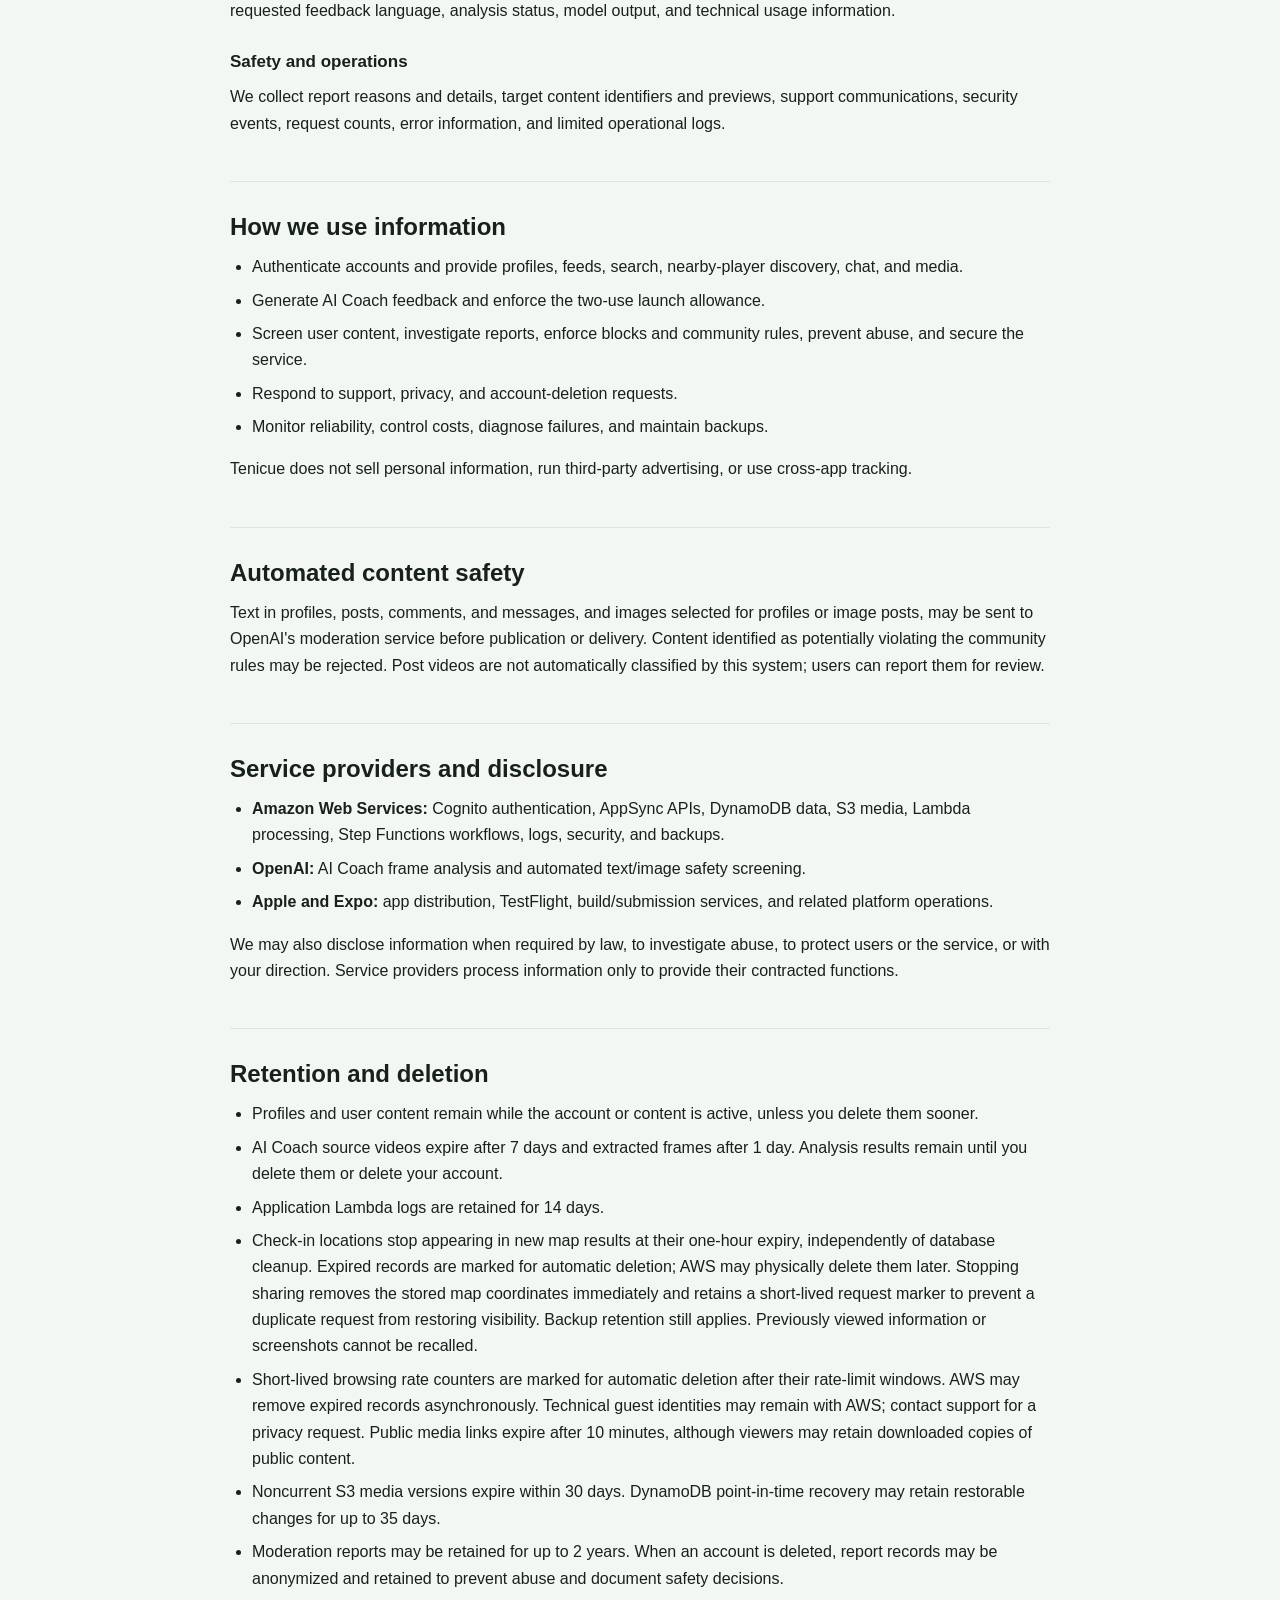
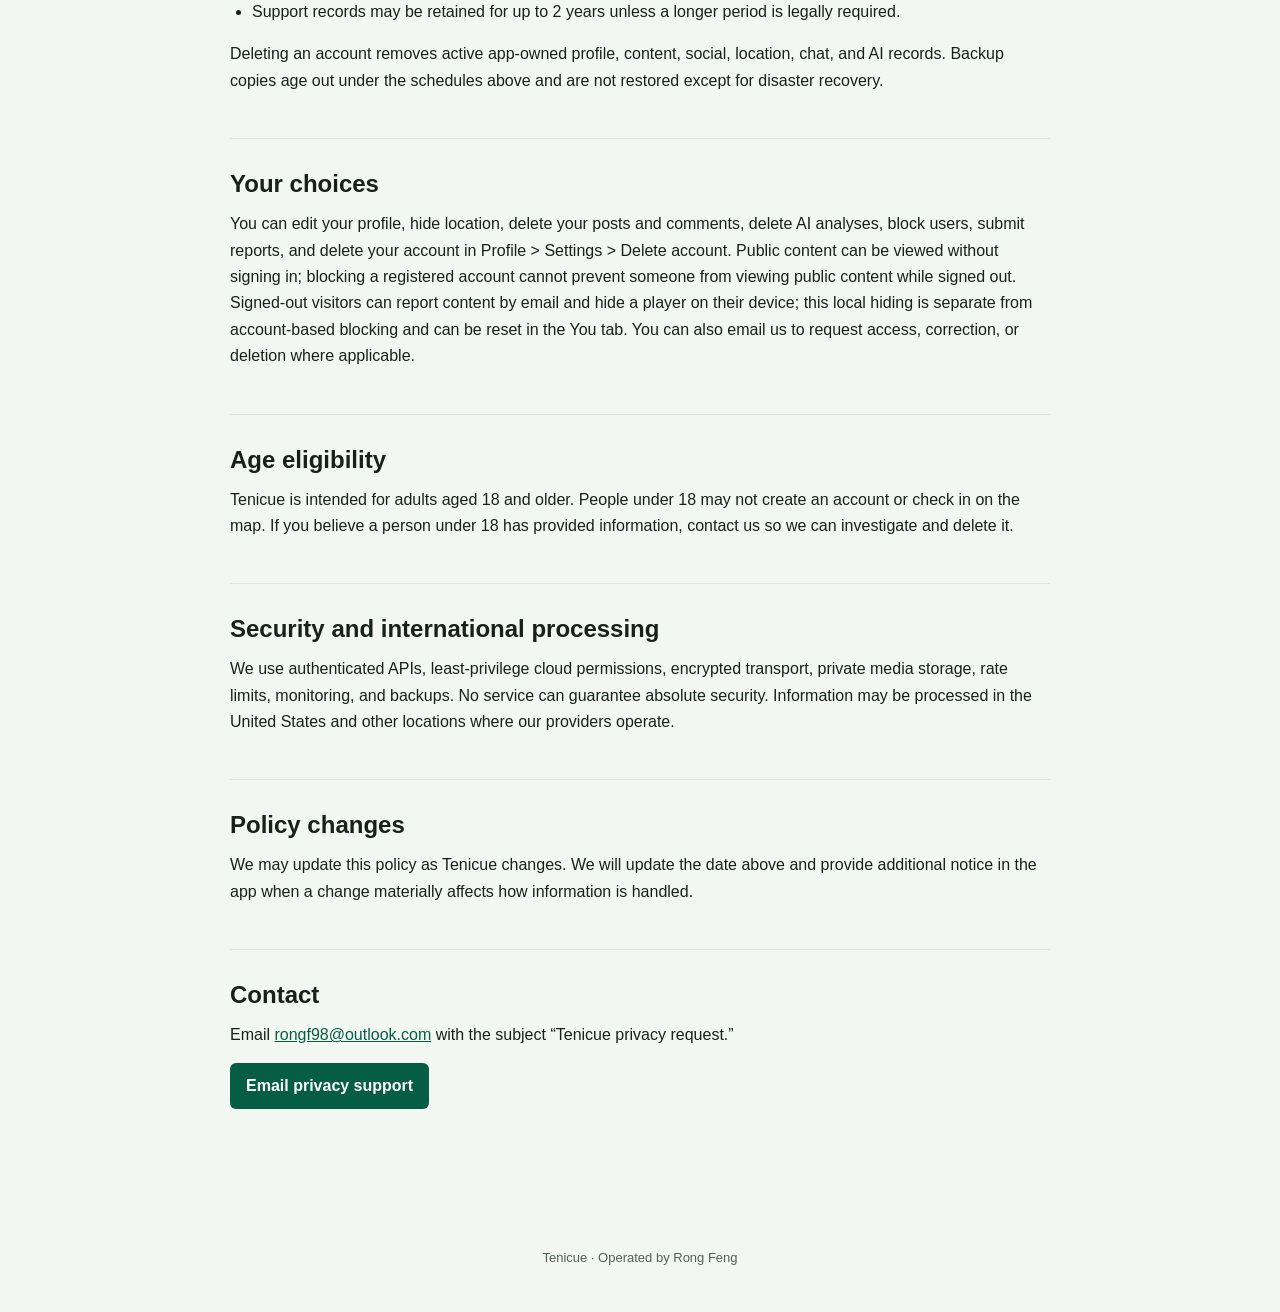
==== commit 9e37f1c4: "Disclose optional expiring map check-ins and adult eligibility" ====
--- a/legal-site/privacy/index.html
+++ b/legal-site/privacy/index.html
@@ -16,7 +16,7 @@
     <p class="eyebrow">Legal</p>
     <h1>Privacy Policy</h1>
     <p class="lede">This policy explains how Tenicue collects, uses, shares, retains, and protects information when you use the app.</p>
-    <p class="meta">Effective October 6, 2026 · Last updated October 25, 2026</p>
+    <p class="meta">Effective October 6, 2026 · Last updated November 8, 2026</p>
 
     <section><h2>Who operates Tenicue</h2>
       <p>Tenicue is operated by Rong Feng, an individual developer. Questions and privacy requests can be sent to <a href="mailto:rongf98@outlook.com">rongf98@outlook.com</a>.</p>
@@ -25,7 +25,7 @@
       <h3>Account and profile</h3><p>We collect your username, email address, app and authentication identifiers, profile photo, bio, sport and skill information, favorite sports locations, account timestamps, and settings. Amazon Cognito handles passwords; Tenicue does not store your password in its app database.</p>
       <h3>Content and social activity</h3><p>We collect posts, comments, likes, follows, uploaded photos and videos, private messages, block relationships, and reports you submit. Community posts, comments, and basic profiles (username, profile photo, bio, and tennis level) are public, including to people browsing without an account. Public post reaction and comment counts are also visible. Email addresses, private messages, and personal AI analyses are not part of public browsing. Messages are visible to conversation participants and are processed by automated safety systems.</p>
       <h3>Browsing without an account</h3><p>You can browse public content, explore player areas, use the practice guide, and access preferences and support without registering. AWS assigns a technical session identity for temporary guest credentials and abuse prevention; this does not create a registered account, app profile, or AI allowance. We use limited request counters to protect the service. Appearance, language, and the list of players you hide while signed out are stored on your device. These are not used for advertising or cross-app tracking.</p>
-      <h3>Location</h3><p>Sharing your location is off by default. Nearby uses a map area you choose or, if you grant permission, your current location to find players. Searching does not create a public location record for you. If you separately enable location sharing in Settings, we store the exact, approximate, or custom display location you select. Signed-out visitors receive only a coarsened area and approximate distance, never your precise display coordinates or address. Hidden locations are excluded. You can hide your location again in Settings, which removes the active discovery record.</p>
+      <h3>Location and manual check-ins</h3><p>Sharing is off by default. You can search an area you choose on the map or use your current location with device permission, without making yourself visible. A selected search area may be saved on your device. Device location permission does not give permission to display you publicly.</p><p>To appear on the map, you must separately agree to public visibility and manually tap "Check in for 1 hour" each time. A check-in displays your profile at an approximate area to other users, including people browsing without an account. The server converts the selected point into a stable coarse area before storage; your precise point and street address are not stored in the check-in record or returned to map viewers. Check-ins expire after one hour and never renew automatically. There is no background location tracking, automatic check-in, or movement-based update. You can decline sharing and continue searching, or withdraw it through You &gt; Settings &gt; Location privacy &gt; Stop sharing now. Changing your search area does not move or renew an active check-in. Existing persistent location settings do not count as consent to a new check-in.</p>
       <h3>AI Coach</h3><p>When you use AI Coach, we collect the sports video you choose, extracted frames, sport and action selections, requested feedback language, analysis status, model output, and technical usage information.</p>
       <h3>Safety and operations</h3><p>We collect report reasons and details, target content identifiers and previews, support communications, security events, request counts, error information, and limited operational logs.</p>
     </section>
@@ -46,13 +46,14 @@
       <li>Profiles and user content remain while the account or content is active, unless you delete them sooner.</li>
       <li>AI Coach source videos expire after 7 days and extracted frames after 1 day. Analysis results remain until you delete them or delete your account.</li>
       <li>Application Lambda logs are retained for 14 days.</li>
+      <li>Check-in locations stop appearing in new map results at their one-hour expiry, independently of database cleanup. Expired records are marked for automatic deletion; AWS may physically delete them later. Stopping sharing removes the stored map coordinates immediately and retains a short-lived request marker to prevent a duplicate request from restoring visibility. Backup retention still applies. Previously viewed information or screenshots cannot be recalled.</li>
       <li>Short-lived browsing rate counters are marked for automatic deletion after their rate-limit windows. AWS may remove expired records asynchronously. Technical guest identities may remain with AWS; contact support for a privacy request. Public media links expire after 10 minutes, although viewers may retain downloaded copies of public content.</li>
       <li>Noncurrent S3 media versions expire within 30 days. DynamoDB point-in-time recovery may retain restorable changes for up to 35 days.</li>
       <li>Moderation reports may be retained for up to 2 years. When an account is deleted, report records may be anonymized and retained to prevent abuse and document safety decisions.</li>
       <li>Support records may be retained for up to 2 years unless a longer period is legally required.</li>
     </ul><p>Deleting an account removes active app-owned profile, content, social, location, chat, and AI records. Backup copies age out under the schedules above and are not restored except for disaster recovery.</p></section>
     <section><h2>Your choices</h2><p>You can edit your profile, hide location, delete your posts and comments, delete AI analyses, block users, submit reports, and delete your account in Profile &gt; Settings &gt; Delete account. Public content can be viewed without signing in; blocking a registered account cannot prevent someone from viewing public content while signed out. Signed-out visitors can report content by email and hide a player on their device; this local hiding is separate from account-based blocking and can be reset in the You tab. You can also email us to request access, correction, or deletion where applicable.</p></section>
-    <section><h2>Children</h2><p>Tenicue is not directed to children under 13, and users under 13 may not create an account. If you believe a child under 13 has provided information, contact us so we can investigate and delete it.</p></section>
+    <section><h2>Age eligibility</h2><p>Tenicue is intended for adults aged 18 and older. People under 18 may not create an account or check in on the map. If you believe a person under 18 has provided information, contact us so we can investigate and delete it.</p></section>
     <section><h2>Security and international processing</h2><p>We use authenticated APIs, least-privilege cloud permissions, encrypted transport, private media storage, rate limits, monitoring, and backups. No service can guarantee absolute security. Information may be processed in the United States and other locations where our providers operate.</p></section>
     <section><h2>Policy changes</h2><p>We may update this policy as Tenicue changes. We will update the date above and provide additional notice in the app when a change materially affects how information is handled.</p></section>
     <section><h2>Contact</h2><p>Email <a href="mailto:rongf98@outlook.com?subject=Tenicue%20privacy%20request">rongf98@outlook.com</a> with the subject “Tenicue privacy request.”</p><a class="contact" href="mailto:rongf98@outlook.com?subject=Tenicue%20privacy%20request">Email privacy support</a></section>
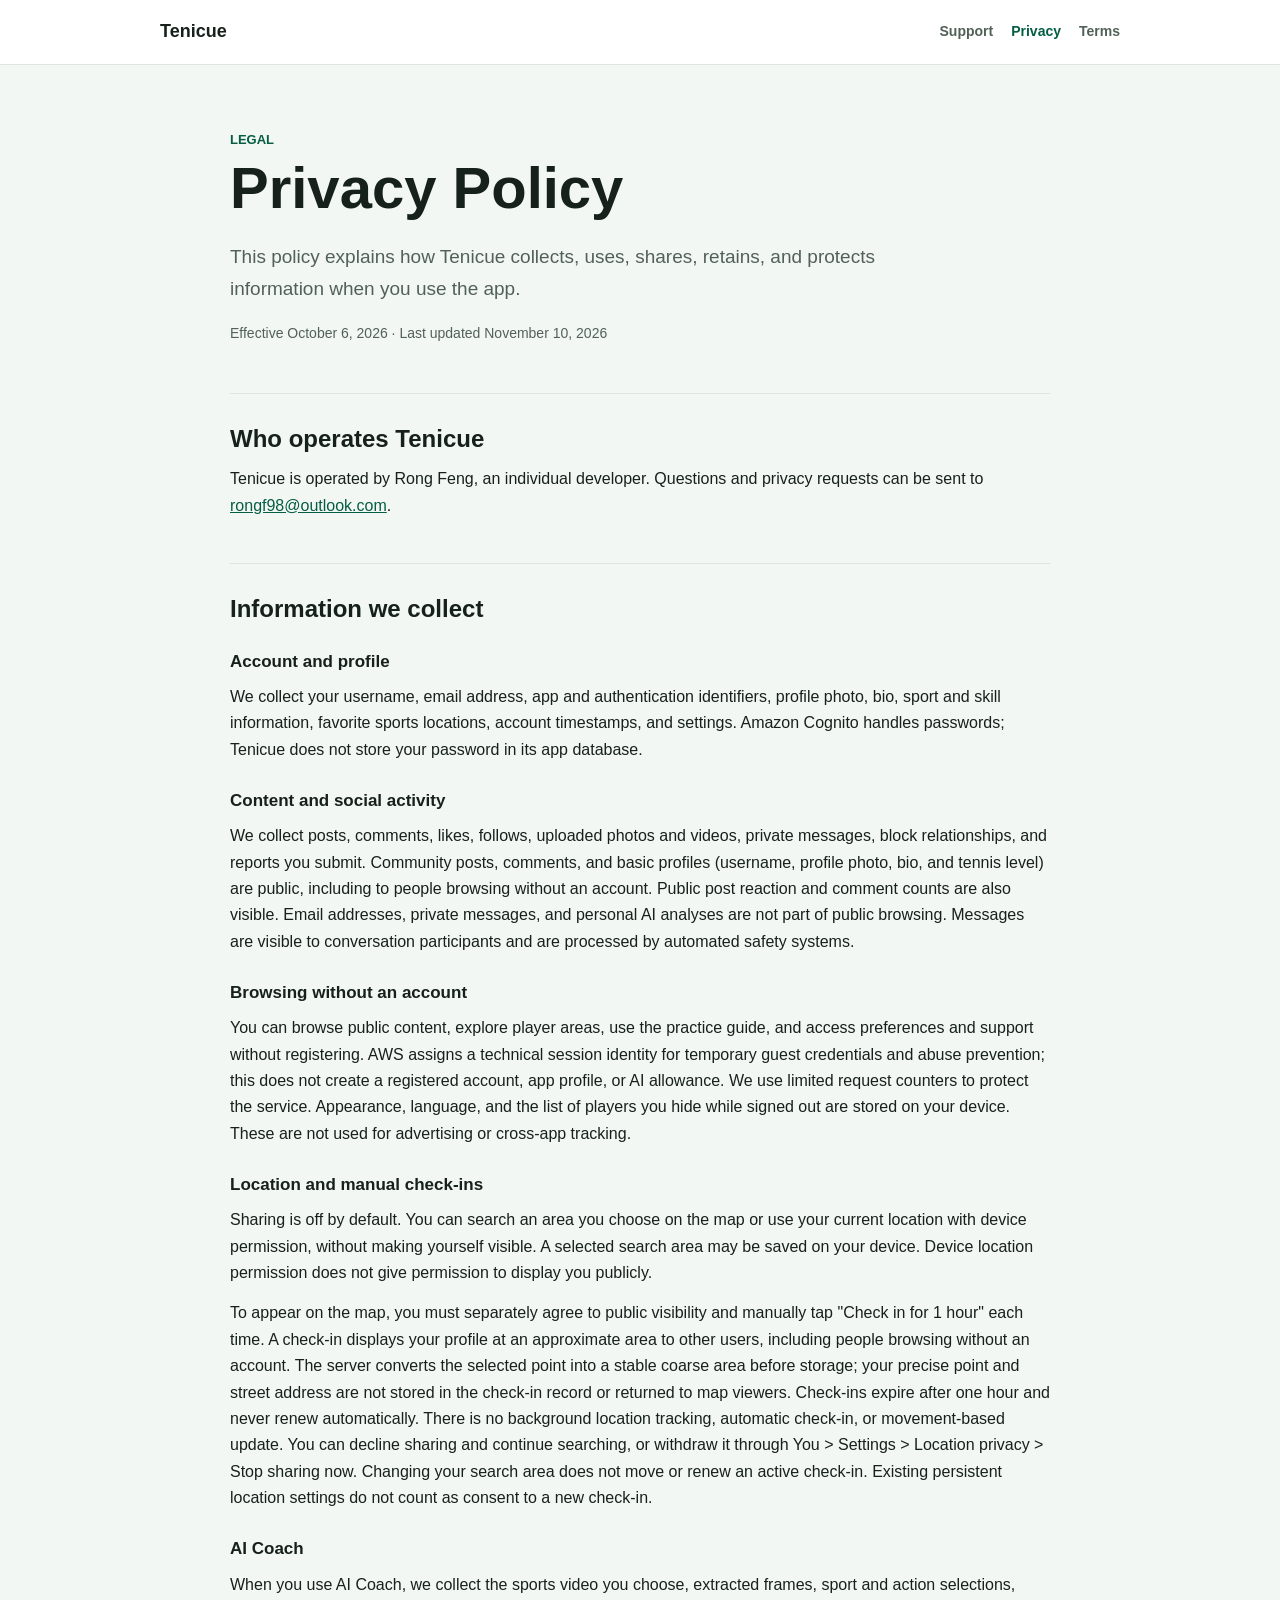
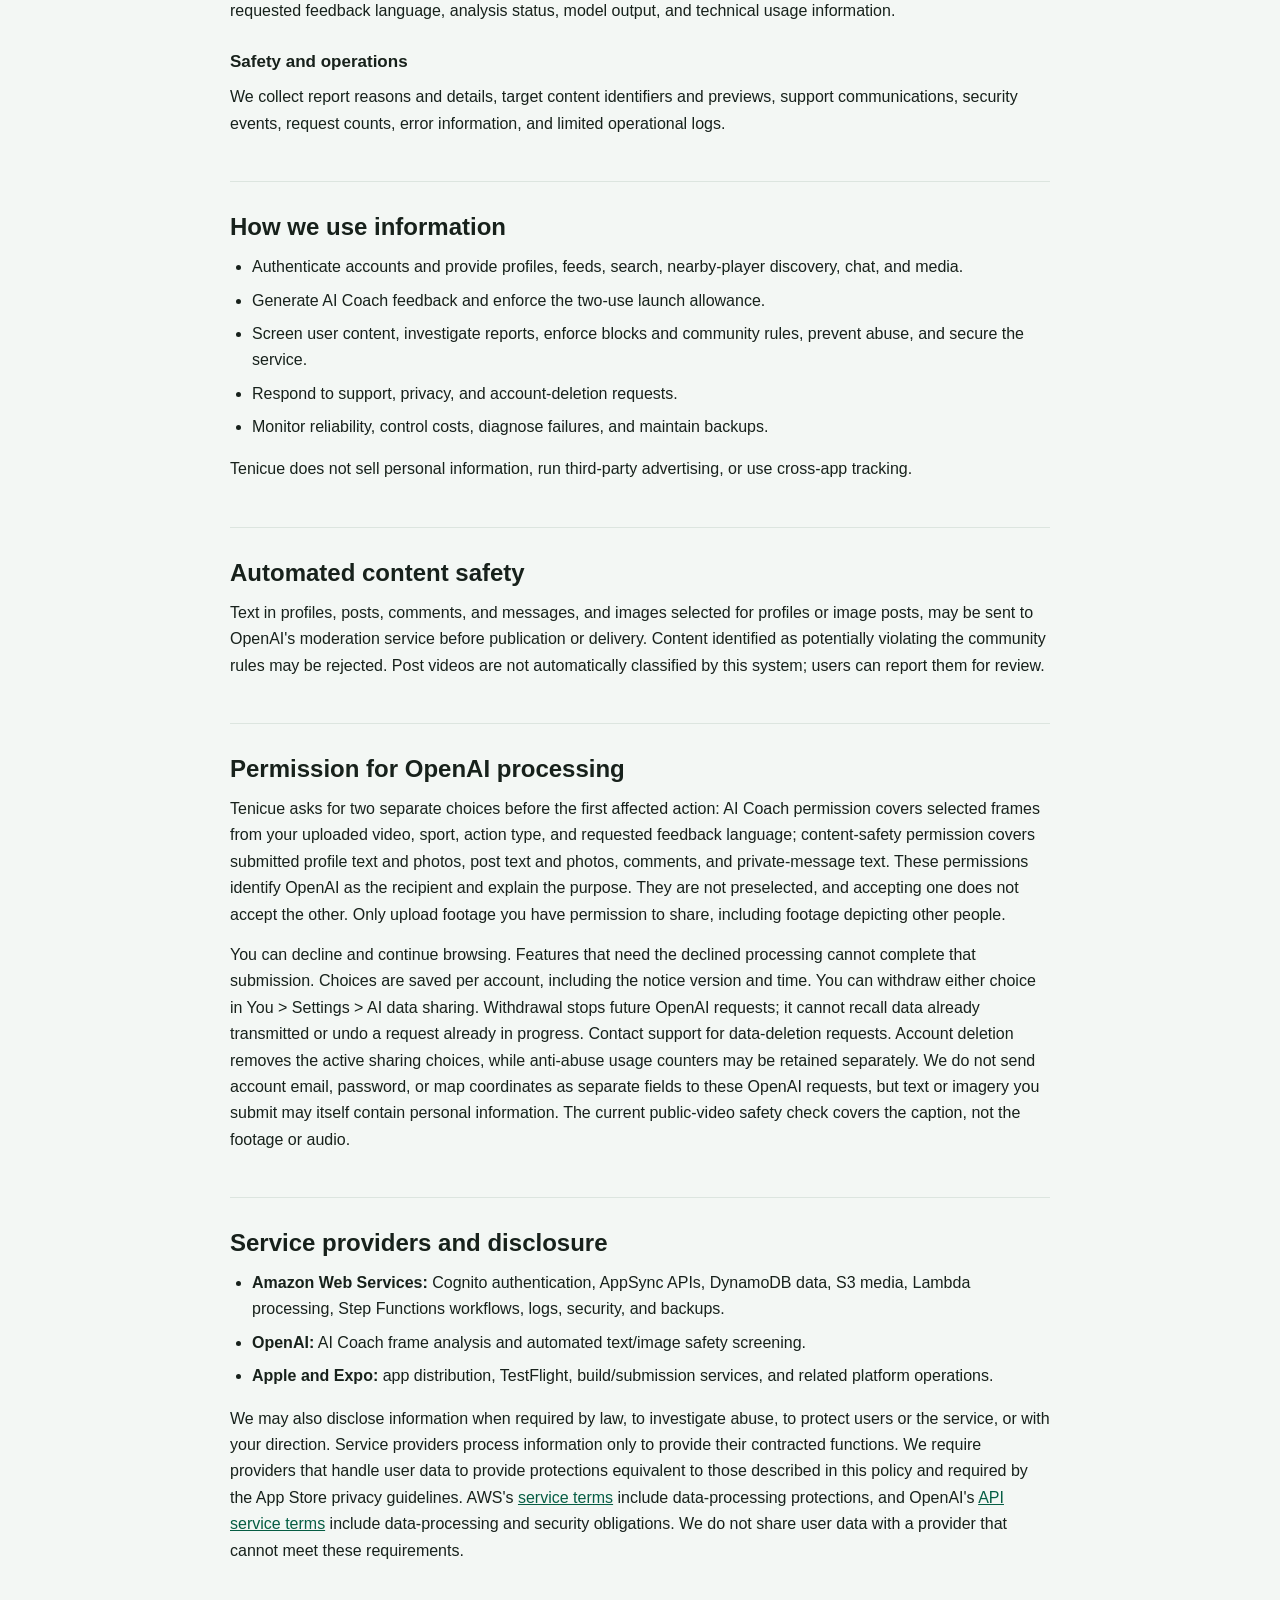
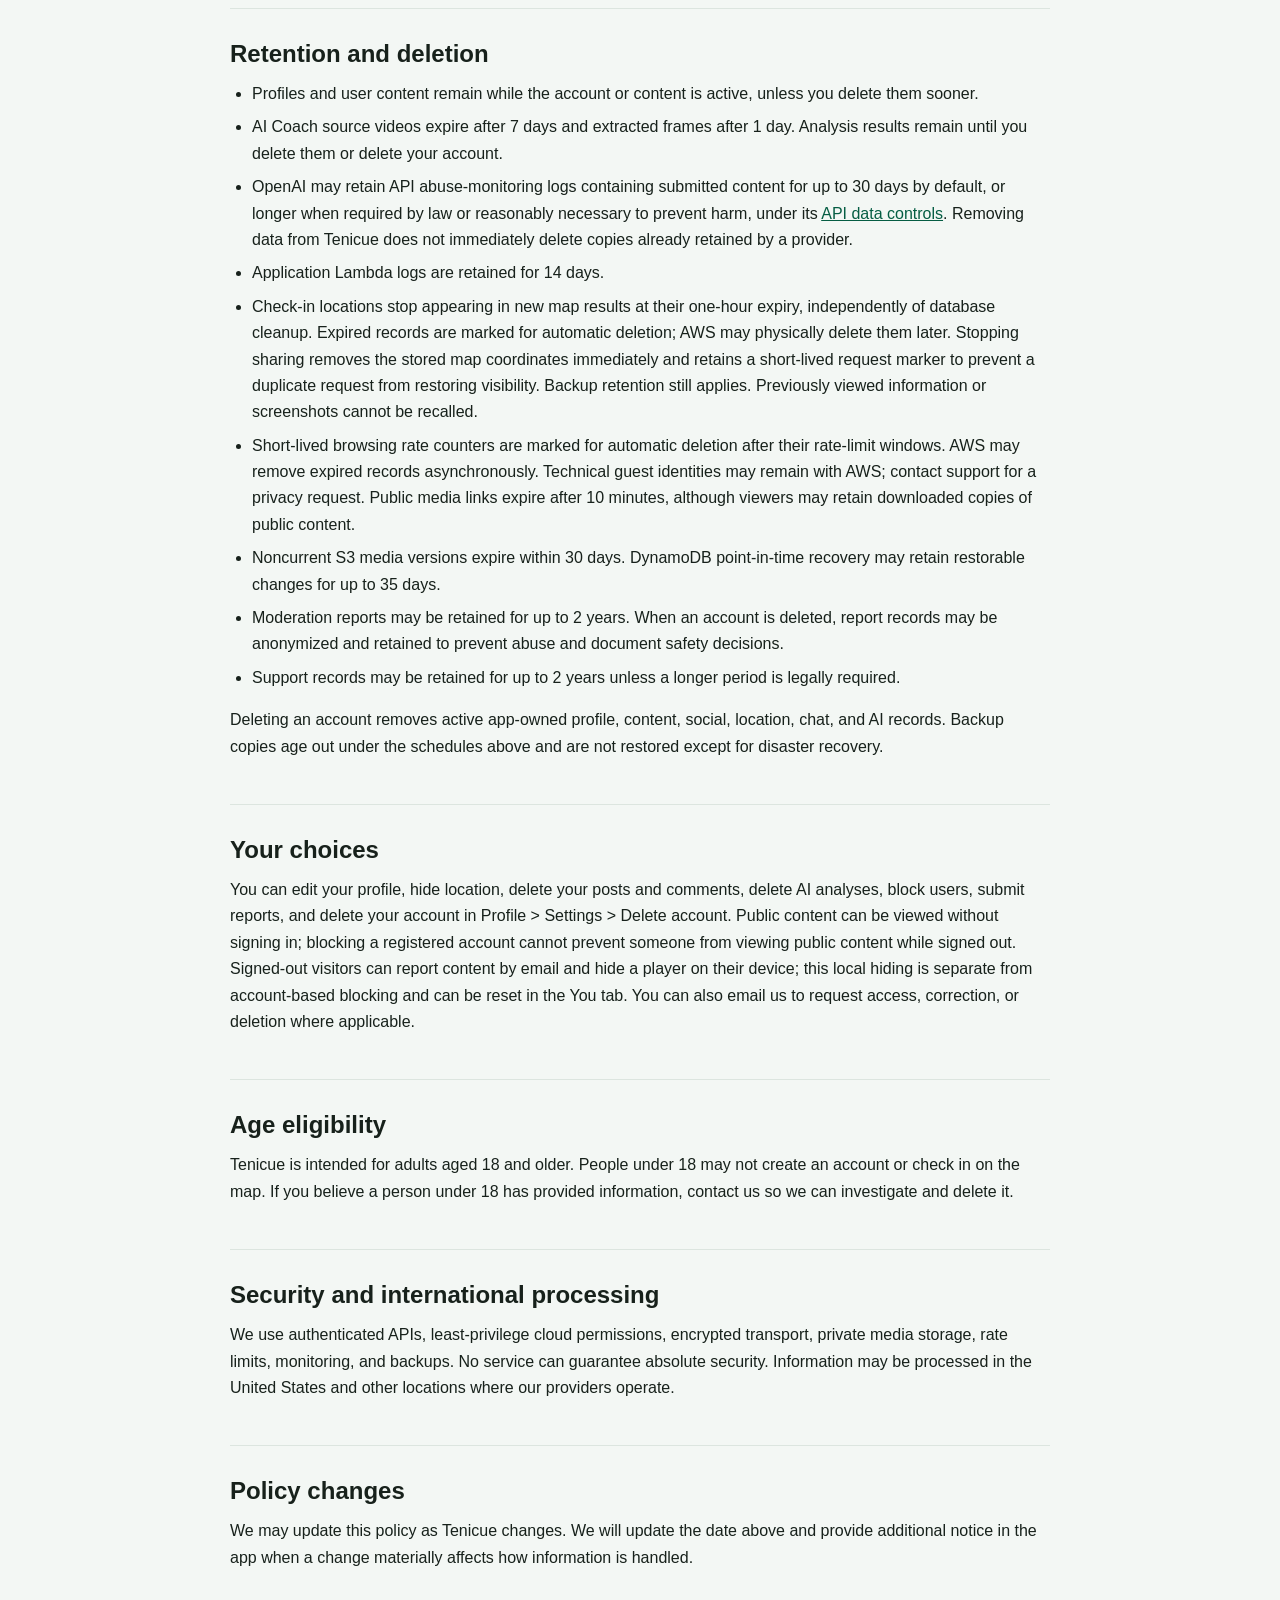
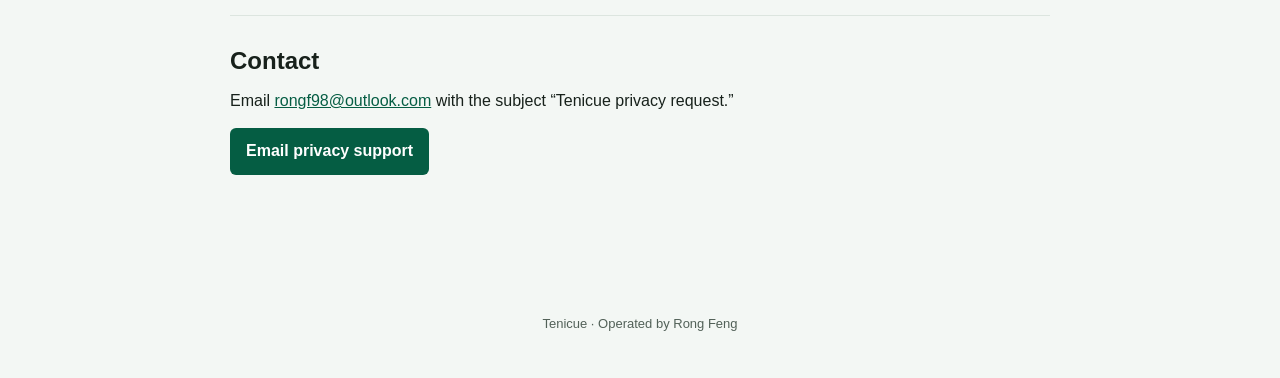
==== commit c6b5d9b5: "Disclose AI sharing choices and provider safeguards" ====
--- a/legal-site/privacy/index.html
+++ b/legal-site/privacy/index.html
@@ -16,7 +16,7 @@
     <p class="eyebrow">Legal</p>
     <h1>Privacy Policy</h1>
     <p class="lede">This policy explains how Tenicue collects, uses, shares, retains, and protects information when you use the app.</p>
-    <p class="meta">Effective October 6, 2026 · Last updated November 8, 2026</p>
+    <p class="meta">Effective October 6, 2026 · Last updated November 10, 2026</p>
 
     <section><h2>Who operates Tenicue</h2>
       <p>Tenicue is operated by Rong Feng, an individual developer. Questions and privacy requests can be sent to <a href="mailto:rongf98@outlook.com">rongf98@outlook.com</a>.</p>
@@ -37,14 +37,16 @@
       <li>Monitor reliability, control costs, diagnose failures, and maintain backups.</li>
     </ul><p>Tenicue does not sell personal information, run third-party advertising, or use cross-app tracking.</p></section>
     <section><h2>Automated content safety</h2><p>Text in profiles, posts, comments, and messages, and images selected for profiles or image posts, may be sent to OpenAI's moderation service before publication or delivery. Content identified as potentially violating the community rules may be rejected. Post videos are not automatically classified by this system; users can report them for review.</p></section>
+    <section><h2>Permission for OpenAI processing</h2><p>Tenicue asks for two separate choices before the first affected action: AI Coach permission covers selected frames from your uploaded video, sport, action type, and requested feedback language; content-safety permission covers submitted profile text and photos, post text and photos, comments, and private-message text. These permissions identify OpenAI as the recipient and explain the purpose. They are not preselected, and accepting one does not accept the other. Only upload footage you have permission to share, including footage depicting other people.</p><p>You can decline and continue browsing. Features that need the declined processing cannot complete that submission. Choices are saved per account, including the notice version and time. You can withdraw either choice in You &gt; Settings &gt; AI data sharing. Withdrawal stops future OpenAI requests; it cannot recall data already transmitted or undo a request already in progress. Contact support for data-deletion requests. Account deletion removes the active sharing choices, while anti-abuse usage counters may be retained separately. We do not send account email, password, or map coordinates as separate fields to these OpenAI requests, but text or imagery you submit may itself contain personal information. The current public-video safety check covers the caption, not the footage or audio.</p></section>
     <section><h2>Service providers and disclosure</h2><ul>
       <li><strong>Amazon Web Services:</strong> Cognito authentication, AppSync APIs, DynamoDB data, S3 media, Lambda processing, Step Functions workflows, logs, security, and backups.</li>
       <li><strong>OpenAI:</strong> AI Coach frame analysis and automated text/image safety screening.</li>
       <li><strong>Apple and Expo:</strong> app distribution, TestFlight, build/submission services, and related platform operations.</li>
-    </ul><p>We may also disclose information when required by law, to investigate abuse, to protect users or the service, or with your direction. Service providers process information only to provide their contracted functions.</p></section>
+    </ul><p>We may also disclose information when required by law, to investigate abuse, to protect users or the service, or with your direction. Service providers process information only to provide their contracted functions. We require providers that handle user data to provide protections equivalent to those described in this policy and required by the App Store privacy guidelines. AWS's <a href="https://aws.amazon.com/service-terms/">service terms</a> include data-processing protections, and OpenAI's <a href="https://openai.com/policies/services-agreement/">API service terms</a> include data-processing and security obligations. We do not share user data with a provider that cannot meet these requirements.</p></section>
     <section><h2>Retention and deletion</h2><ul>
       <li>Profiles and user content remain while the account or content is active, unless you delete them sooner.</li>
       <li>AI Coach source videos expire after 7 days and extracted frames after 1 day. Analysis results remain until you delete them or delete your account.</li>
+      <li>OpenAI may retain API abuse-monitoring logs containing submitted content for up to 30 days by default, or longer when required by law or reasonably necessary to prevent harm, under its <a href="https://developers.openai.com/api/docs/guides/your-data">API data controls</a>. Removing data from Tenicue does not immediately delete copies already retained by a provider.</li>
       <li>Application Lambda logs are retained for 14 days.</li>
       <li>Check-in locations stop appearing in new map results at their one-hour expiry, independently of database cleanup. Expired records are marked for automatic deletion; AWS may physically delete them later. Stopping sharing removes the stored map coordinates immediately and retains a short-lived request marker to prevent a duplicate request from restoring visibility. Backup retention still applies. Previously viewed information or screenshots cannot be recalled.</li>
       <li>Short-lived browsing rate counters are marked for automatic deletion after their rate-limit windows. AWS may remove expired records asynchronously. Technical guest identities may remain with AWS; contact support for a privacy request. Public media links expire after 10 minutes, although viewers may retain downloaded copies of public content.</li>
